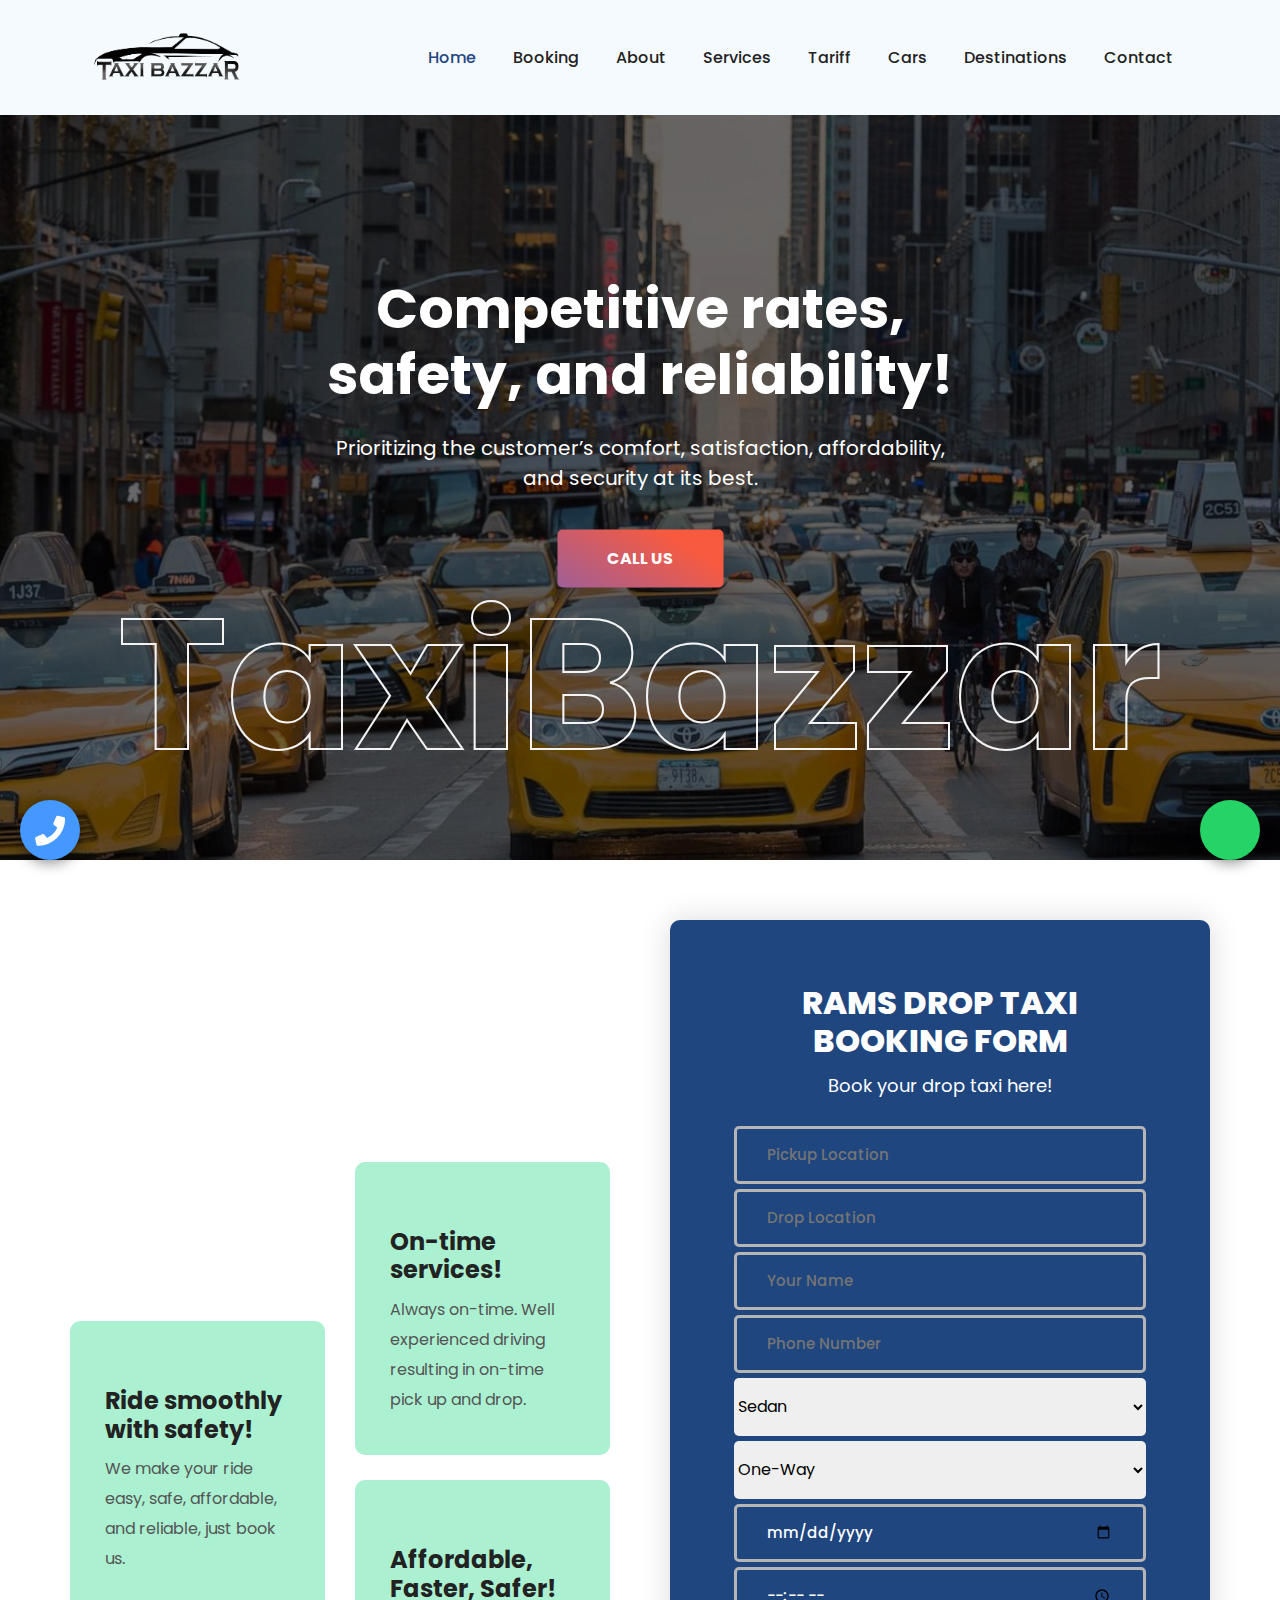
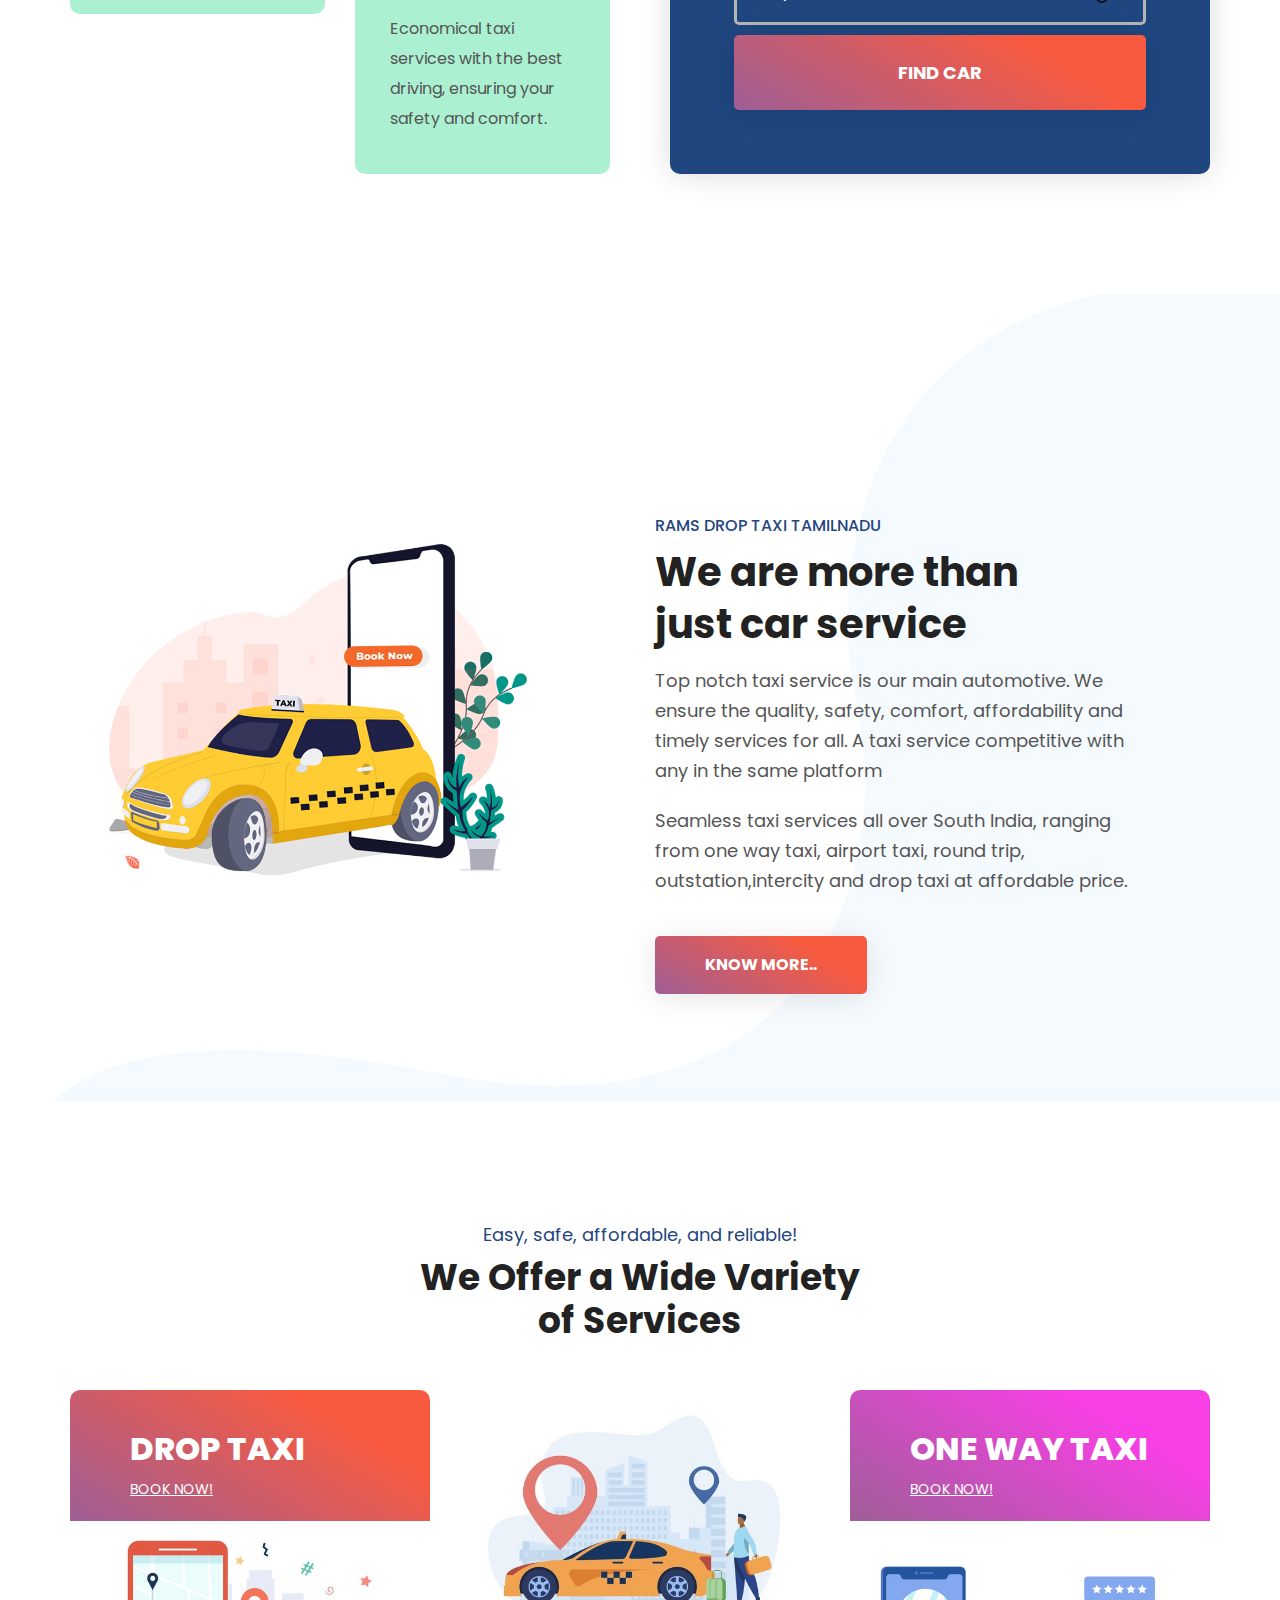
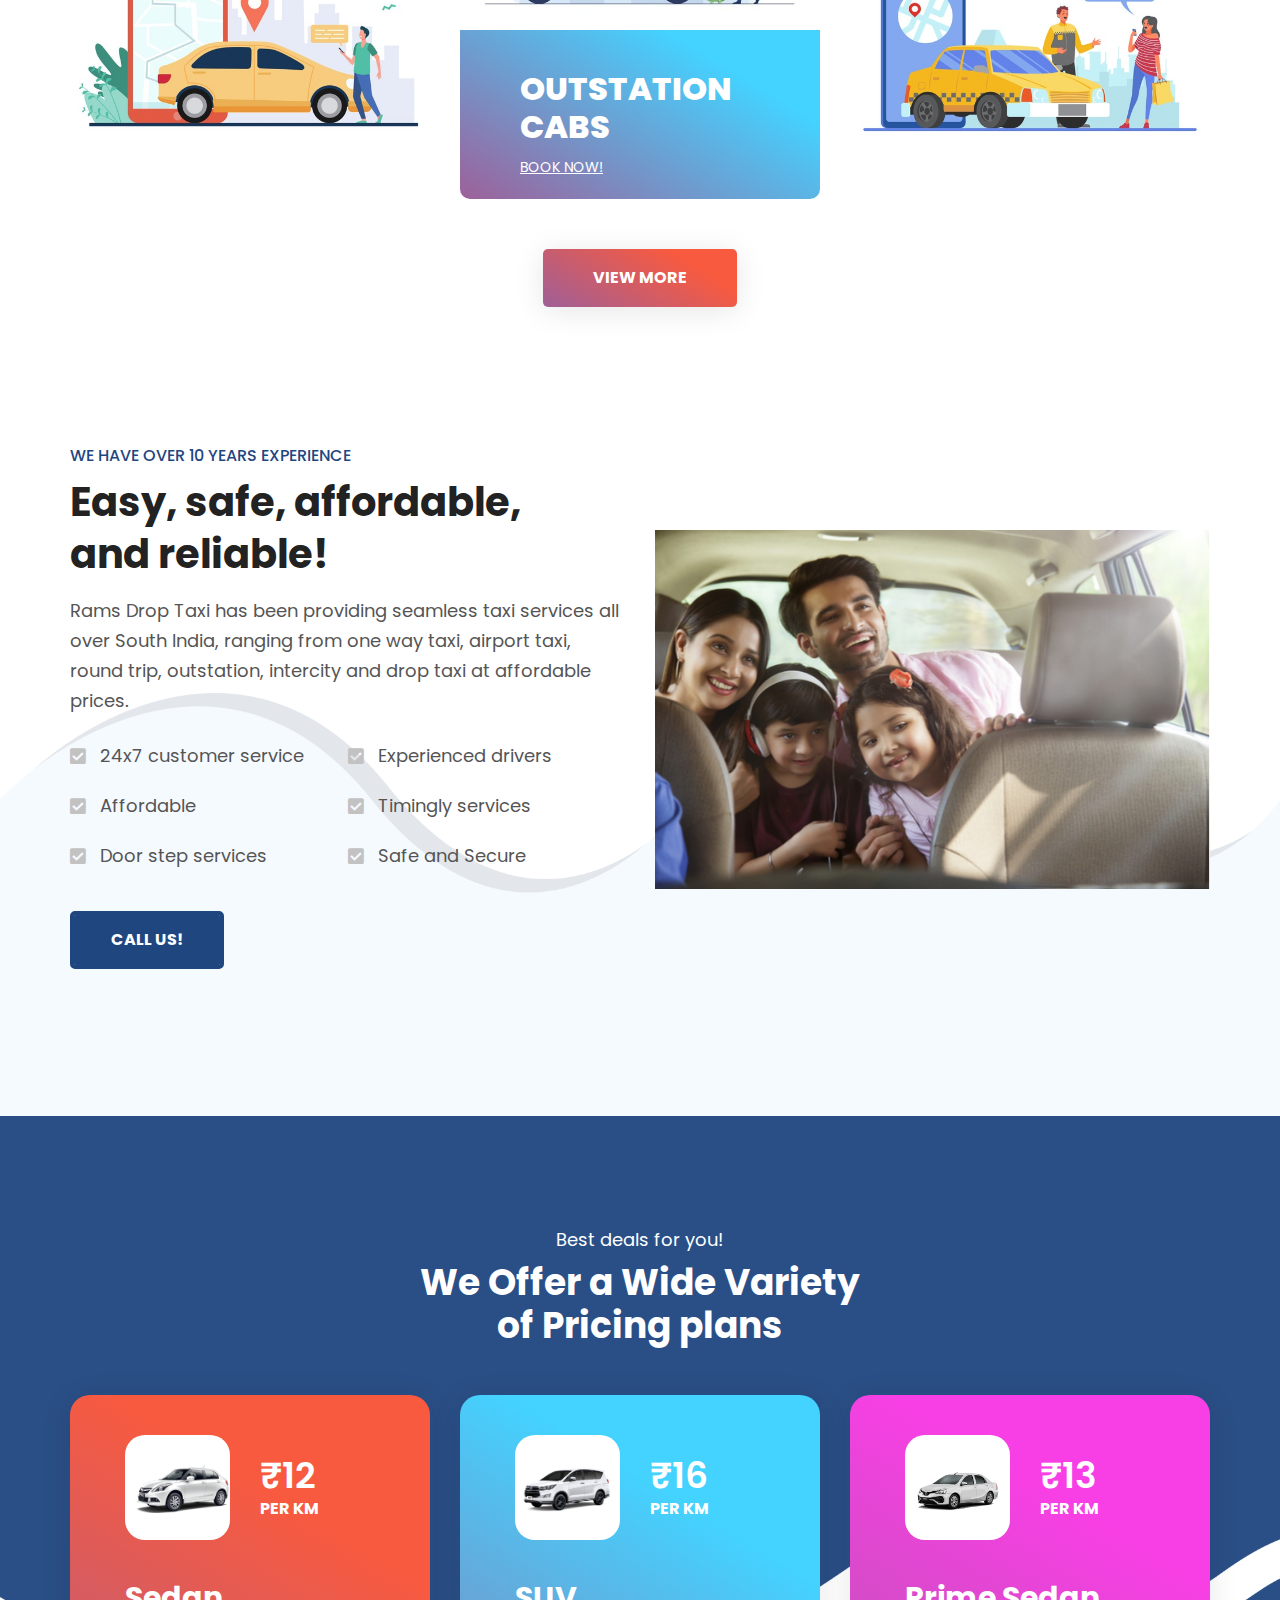
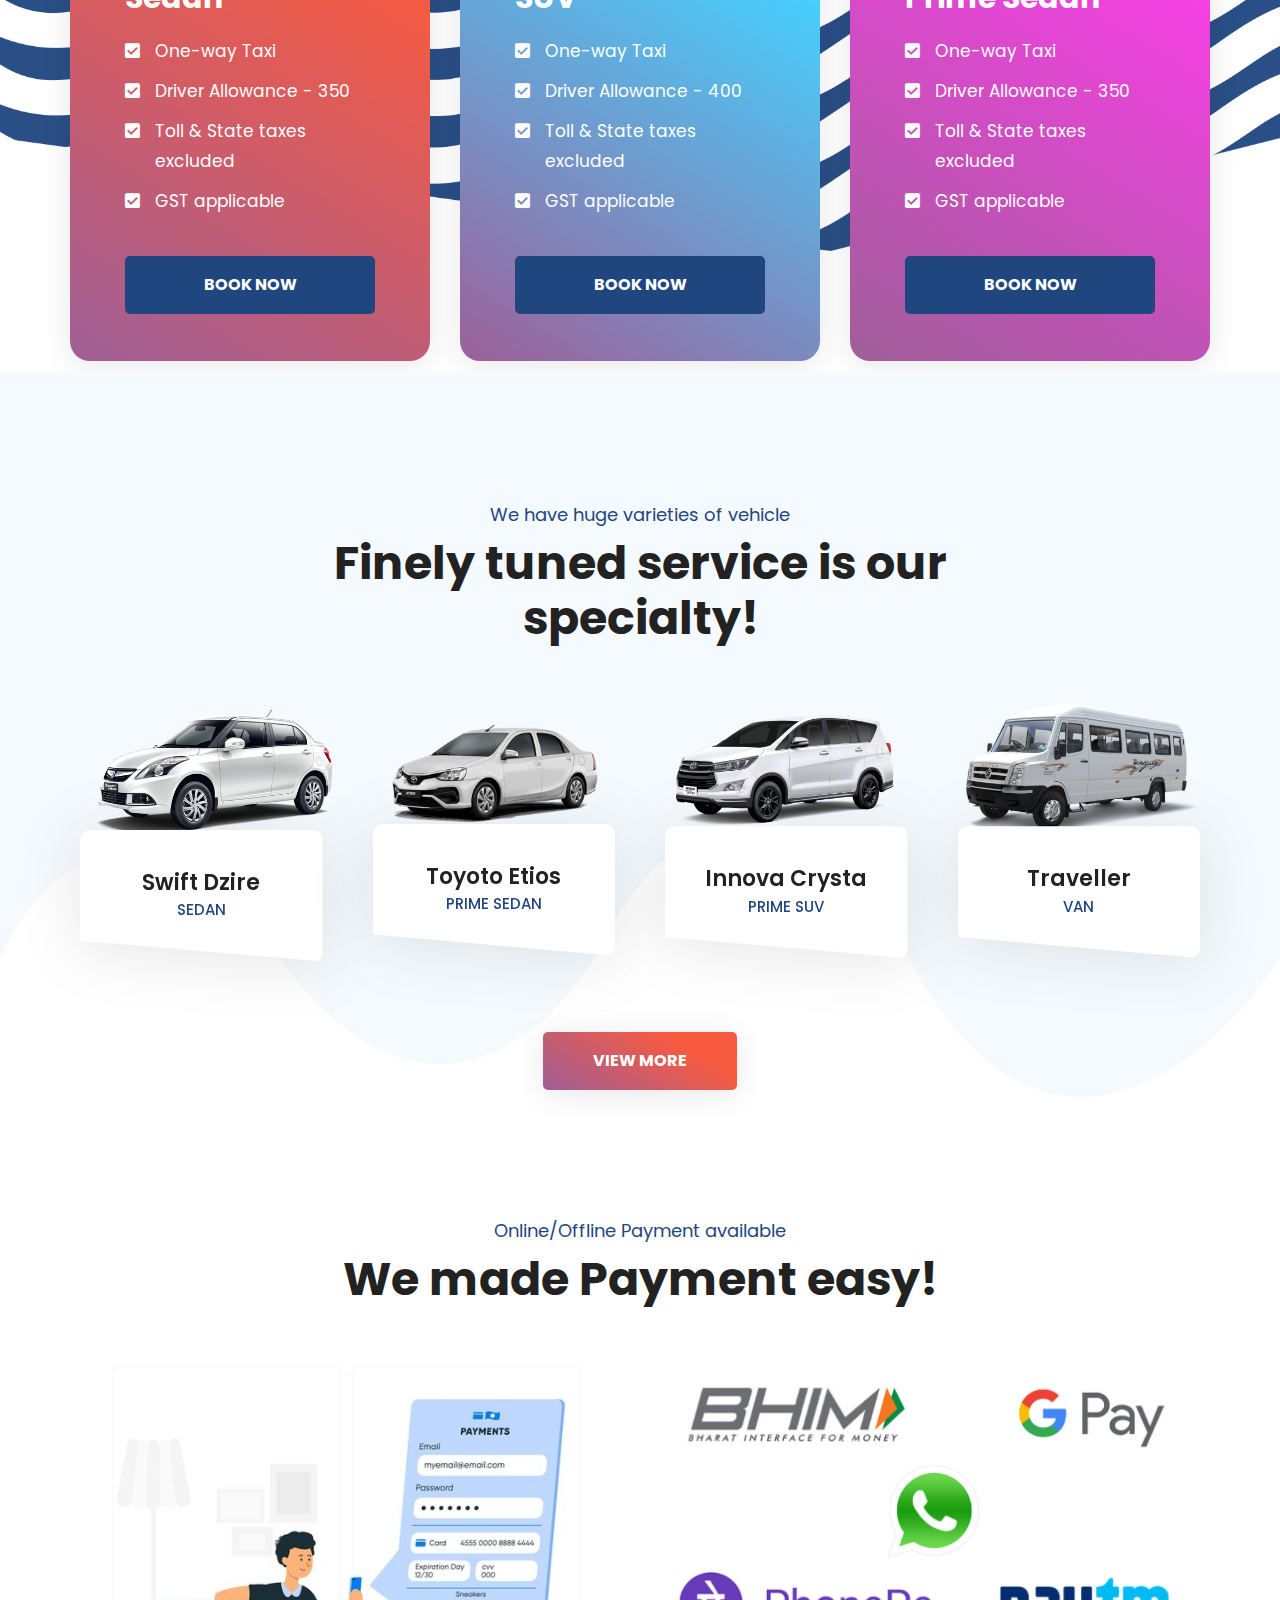
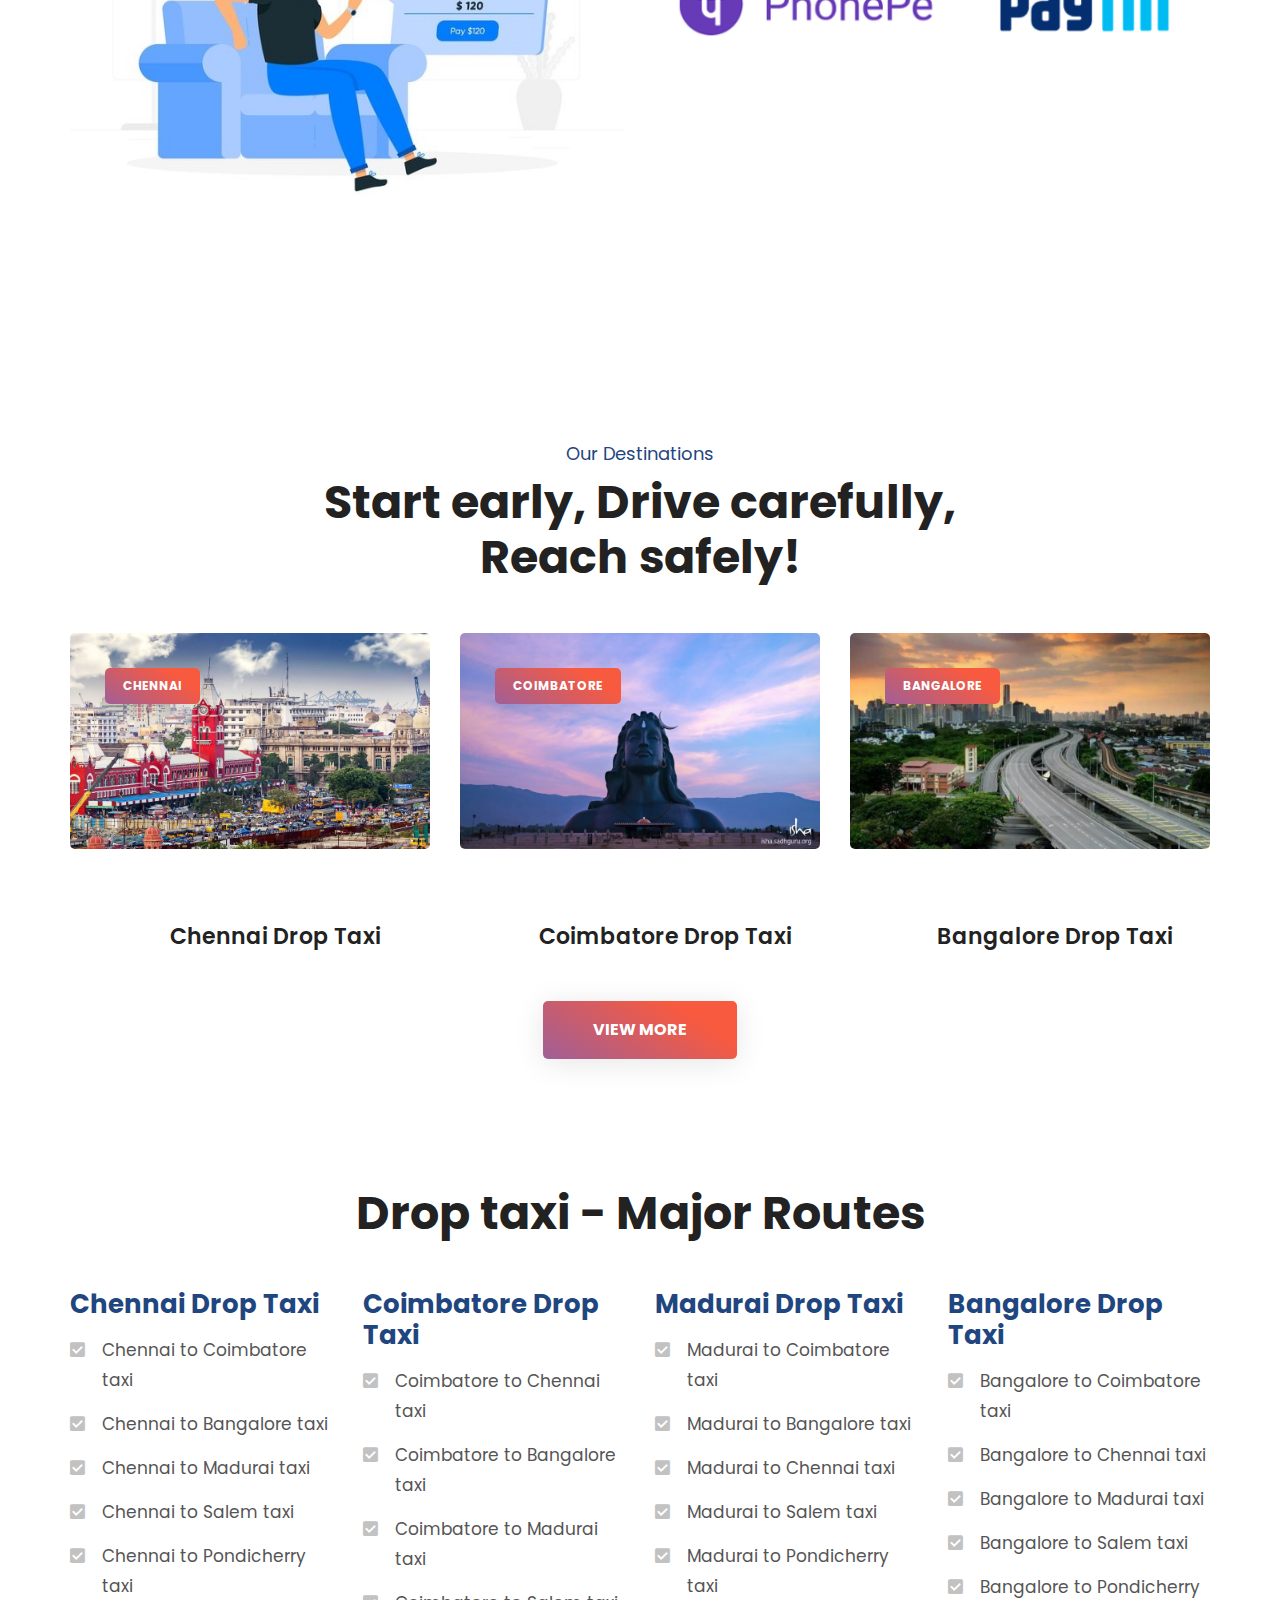
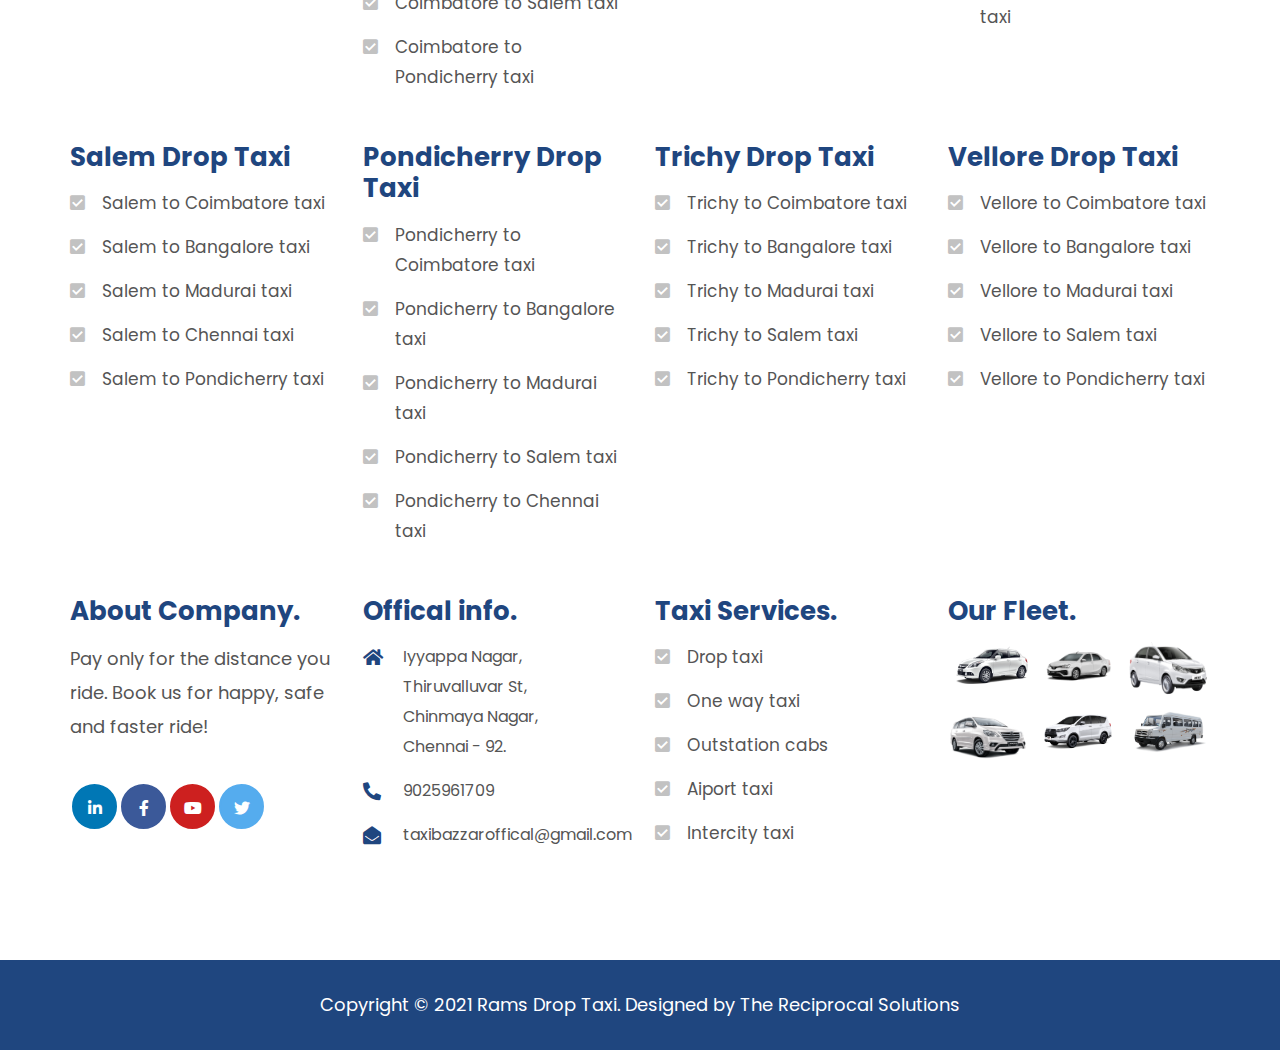
==== index.html @ 1c4fb251 "first commit" ====
<!DOCTYPE html>
<html lang="en">

<head>
    <meta charset="UTF-8">
    <meta name="viewport" content="width=device-width, initial-scale=1, shrink-to-fit=no">
    <meta name="description"
        content="Rams Drop Taxi has been providing seamless taxi services all over South India, ranging from one way taxi, airport taxi, round trip, outstation, intercity and drop taxi at affordable prices" />
    <meta name="keywords"
        content="Rams Drop Taxi, taxibazzar, drop taxi, one way taxi, outstation cabs, chennai drop taxi, chennai one way taxi, chennai outstation cabs, one way drop taxi, one way call taxi, Coimbatore drop taxi, Coimbatore one way taxi, Coimbatore outstation cabs, Bangalore drop taxi, Bangalore one way taxi, Bangalore outstation cabs, Madurai drop taxi, Madurai one way taxi, Madurai outstation cabs, Call taxi, Taxi service, cab booking, chennai taxi, drop taxi near me, airport taxi, chennai airport taxi, outstation cbas near me, one way taxi near me, airport taxi near me " />
    <link rel="icon" href="assets/images/favicon.png" sizes="35x35" type="image/png">
    <title>Rams Drop Taxi - Drop taxi One way taxi Outstation taxi in Tamilnadu</title>

    <link rel="stylesheet" href="assets/css/all.min.css">
    <link rel="stylesheet" href="assets/css/icomoon.css">
    <link rel="stylesheet" href="assets/css/animate.min.css">
    <link rel="stylesheet" href="assets/css/bootstrap.min.css">
    <link rel="stylesheet" href="assets/css/jquery.fancybox.min.css">
    <link rel="stylesheet" href="assets/css/perfect-scrollbar.css">
    <link rel="stylesheet" href="assets/css/slick.css">
    <link rel="stylesheet" href="assets/css/style.css">
    <link rel="stylesheet" href="assets/css/responsive.css">
</head>

<body>
    <main>
        <header class="style2 w-100">
            <!--div class="topbar w-100">
                <div class="container">
                    <div class="topbar-inner d-flex flex-wrap align-items-center justify-content-between w-100">
                        <ul class="top-info-list d-inline-flex mb-0 list-unstyled">
                            <li><a href="tel:+919025961709" title=""><i class="text-color1 icon-call"></i>9025961709</a>
                            </li>
                            <li><a href="https://api.whatsapp.com/send?phone=+919025961709&text=Hello Rams Drop Taxi"
                                    title=""><i class="text-color1 icon-phone"></i>9025961709</a></li>
                        </ul>
                        <div class="social-links2 d-inline-flex align-items-center">
                            <span>Follow Us:</span>
                            <a href="https://www.linkedin.com/" title="Linkedin" target="_blank"><i
                                    class="fab fa-linkedin-in"></i></a>
                            <a href="https://www.facebook.com/" title="Facebook" target="_blank"><i
                                    class="fab fa-facebook-f"></i></a>
                            <a href="https://www.pinterest.com/" title="Pinterest" target="_blank"><i
                                    class="fab fa-pinterest-p"></i></a>
                            <a href="https://twitter.com/" title="Twitter" target="_blank"><i
                                    class="fab fa-twitter"></i></a>
                        </div>
                    </div>
                </div>
            </div--><!-- Topbar -->
            <div
                class="logo-quote-menu-wrap bg-color6 d-flex flex-wrap align-items-center justify-content-between position-relative w-100">
                <div class="container">
                    <div
                        class="logo-quote-menu-inner d-flex flex-wrap align-items-center justify-content-between w-100">
                        <div class="logo position-relative">
                            <h1 class="mb-0"><a class="d-block" href="index.html" title="Home"><img height="63.87"
                                        width="198" class="img-fluid" src="assets/images/logo.png" alt="Logo"></a></h1>
                        </div><!-- Logo -->
                        <div
                            class="nav-btns-search-wrap d-inline-flex flex-wrap align-items-center justify-content-between">
                            <nav class="d-flex flex-wrap align-items-center">
                                <ul class="d-flex flex-wrap align-items-center mb-0 list-unstyled w-100">
                                    <li><a href="index.html"
                                            title="Rams Drop Taxi - Drop taxi One way taxi Outstation taxi in Tamilnadu">Home</a>
                                    </li>
                                    <li><a href="booking.html"
                                        title="Rams Drop Taxi - Drop taxi One way taxi Outstation taxi in Tamilnadu">Booking</a></li>
                                    <li><a href="about.html"
                                            title="Rams Drop Taxi - Drop taxi One way taxi Outstation taxi in Tamilnadu">About</a>
                                    </li>
                                    <li><a href="services.html"
                                            title="Rams Drop Taxi - Drop taxi One way taxi Outstation taxi in Tamilnadu">Services</a>
                                    </li>
                                    <li><a href="tariff.html"
                                            title="Rams Drop Taxi - Drop taxi One way taxi Outstation taxi in Tamilnadu">Tariff</a>
                                    </li>
                                    <li><a href="cars.html"
                                            title="Rams Drop Taxi - Drop taxi One way taxi Outstation taxi in Tamilnadu">Cars</a>
                                    </li>
                                    <li><a href="destinations.html"
                                            title="Rams Drop Taxi - Drop taxi One way taxi Outstation taxi in Tamilnadu">Destinations</a>
                                    </li>
                                    <li><a href="contact.html"
                                            title="Rams Drop Taxi - Drop taxi One way taxi Outstation taxi in Tamilnadu">Contact</a>
                                    </li>
                                </ul>
                            </nav>
                        </div><!-- Navigation, Button & Search Wrap -->
                    </div>
                </div>
            </div><!-- Logo Quote & Menu Wrap -->
        </header><!-- Header -->

        <div class="responsive-header position-relative w-100">
            <!--div class="res-topbar d-flex flex-wrap w-100">
                <a href="https://api.whatsapp.com/send?phone=+919025961709&text=Hello Rams Drop Taxi" title=""><i
                        class="fas fa-phone-square-alt"></i>WhatsApp us!</a>
                <a href="tel:+919025961709" title=""><i class="fas fa-phone-alt"></i>Call Us!</a>
            </div-->
            <div class="res-logo-search-bar bg-color1 w-100">
                <div class="container">
                    <div
                        class="res-logo-search-bar-inner d-flex flex-wrap justify-content-between align-items-center w-100">
                        <div class="logo">
                            <h1 class="mb-0"><a href="index.html" title="Home"><img class="img-fluid"
                                        src="assets/images/logo-white.png" alt="Logo"></a></h1>
                        </div><!-- Logo -->
                        <div class="res-btns d-inline-flex flex-wrap">
                            <a class="res-menu-btn brd-rd5 d-inline-block" href="javascript:void(0);" title=""
                                style="right: 1rem;"><i class="icon-menu"></i></a>
                        </div>
                    </div>
                </div>
            </div>
            <div class="res-menu d-flex flex-wrap justify-content-center w-100">
                <div class="res-menu-inner">
                    <ul class="mb-0 list-unstyled">
                        <li><a href="index.html"
                                title="Rams Drop Taxi - Drop taxi One way taxi Outstation taxi in Tamilnadu">Home</a></li>
                        <li><a href="booking.html"
                                title="Rams Drop Taxi - Drop taxi One way taxi Outstation taxi in Tamilnadu">Booking</a></li>
                        <li><a href="about.html"
                                title="Rams Drop Taxi - Drop taxi One way taxi Outstation taxi in Tamilnadu">About</a></li>
                        <li><a href="services.html"
                                title="Rams Drop Taxi - Drop taxi One way taxi Outstation taxi in Tamilnadu">Services</a>
                        </li>
                        <li><a href="tariff.html"
                                title="Rams Drop Taxi - Drop taxi One way taxi Outstation taxi in Tamilnadu">Tariff</a>
                        </li>
                        <li><a href="cars.html"
                                title="Rams Drop Taxi - Drop taxi One way taxi Outstation taxi in Tamilnadu">Cars</a></li>
                        <li><a href="destinations.html"
                                title="Rams Drop Taxi - Drop taxi One way taxi Outstation taxi in Tamilnadu">Destinations</a>
                        </li>
                        <li><a href="contact.html"
                                title="Rams Drop Taxi - Drop taxi One way taxi Outstation taxi in Tamilnadu">Contact</a>
                        </li>
                    </ul>
                    <a class="thm-btn brd-btn invr brd-rd5 d-inline-block text-center overflow-hidden position-relative"
                        href="booking.html" title="">Book Now</a>
                </div>
            </div>
        </div><!-- Responsive Header -->
        <section>
            <div class="w-100 position-relative">
                <div class="feat-wrap2 text-center overflow-hidden position-relative w-100">
                    <div class="feat-caro">
                        <!--div class="feat-item overflow-hidden position-relative w-100 d-block">
                            <div class="feat-bg w-100" style="background-image: url(temp/i6.jpg)"></div>
                            <div class="bg-overlay"></div>
                            <div class="feat-cap position-absolute">
                                <i class="position-absolute stroke-text">TaxiBazzar</i>
                                <h2 class="mb-0">Competitive rates, safety, and reliability!</h2>
                                <p class="mb-0">Prioritizing the customer’s comfort, satisfaction, affordability, and security at its best.</p>
                                <a class="thm-btn grad-bg1 brd-rd5 d-inline-block overflow-hidden position-relative text-center"
                                    href="booking.html" title="">Book Now</a>
                            </div>
                        </div-->
                        <div class="feat-item overflow-hidden position-relative w-100 d-block">
                            <div class="feat-bg w-100 " style="background-image: url(temp/i8.jpg)"></div>
                            <div class="bg-overlay"></div>
                            <div class="feat-cap position-absolute">
                                <i class="position-absolute stroke-text">TaxiBazzar</i>
                                <h2 class="mb-0">Competitive rates, safety, and reliability!</h2>
                                <p class="mb-0">Prioritizing the customer’s comfort, satisfaction, affordability, and security at its best.</p>
                                <a class="thm-btn grad-bg1 brd-rd5 d-inline-block overflow-hidden position-relative text-center"
                                    href="tel:+919025961709" title="">Call Us</a>
                            </div>
                        </div>
                    </div>
                </div><!-- Featured Wrap -->
            </div>
        </section>
        <script src="https://use.fontawesome.com/6ae9c28fc7.js"></script>
           <a href="tel:+919025961709" class="float1" target="_blank">
              <i class="fa fa-phone my-float1"></i>
           </a>
           <a href="https://api.whatsapp.com/send?phone=+919025961709&text=Hello Rams Drop Taxi" class="float" target="_blank">
              <i class="fa fa-whatsapp my-float"></i>
           </a>
        <!--section>
                <div class="w-100 position-relative">
                    <div class="container">
                        <div class="recent-update-wrap bg-white brd-rd5 overlap114 overlap-114 overflow-hidden position-relative w-100">
                            <div class="row mrg">
                                <div class="col-md-12 col-sm-12 col-lg-4">
                                    <div class="recent-title grad-bg1 position-relative w-100">
                                        <h2 class="mb-0">Recent Updates</h2>
                                        <a href="blog.html" title="">View All Business Updates<i class="fas fa-caret-right"></i></a>
                                    </div>
                                </div>
                                <div class="col-md-6 col-sm-12 col-lg-4">
                                    <div class="recent-update-box position-relative w-100">
                                        <a class="post-date2 d-inline-block text-color1" href="javascript:void(0);" title=""><i class="far fa-calendar-alt"></i>Nov 13th, 2020</a>
                                        <h3 class="mb-0"><a href="blog-detail.html" title="">Trump taxes: A 'fundamentally unfair' system?</a></h3>
                                        <span class="post-author d-block">By <a href="javascript:void(0);" title="">JR Raphael</a></span>
                                    </div>
                                </div>
                                <div class="col-md-6 col-sm-12 col-lg-4">
                                    <div class="recent-update-box bg-color1 position-relative w-100">
                                        <a class="post-date2 d-inline-block" href="javascript:void(0);" title=""><i class="far fa-calendar-alt"></i>Dec 13th, 2020</a>
                                        <h3 class="mb-0"><a href="blog-detail.html" title="">Airlines and airports in fresh aid package plea</a></h3>
                                        <span class="post-author d-block">By <a href="javascript:void(0);" title="">JR Raphael</a></span>
                                    </div>
                                </div>
                            </div>
                        </div>
                    </div>
                </div>
            </section-->
        <section>
            <div class="w-100 pb-120 position-relative">
                <div class="container">
                    <div class="req-srv-wrap overlap180 position-relative z1 w-100">
                        <div class="row align-items-end mrg60" style="margin-top: 15rem;">
                            <div class="col-md-12 col-sm-12 col-lg-6 order-lg-1">
                                <div class="req-wrap brd-rd10 bg-color1 text-center w-100">
                                    <div class="req-title w-100">
                                        <h3 class="mb-0">Rams Drop Taxi Booking Form</h3>
                                        <p class="mb-0">Book your drop taxi here!</p>
                                    </div>
                                                        <form class="w-100" action="#" method="get" id="bookingForm">

                        <div class="field-box position-relative w-100">
                            <input class="w-100 brd-rd5" type="text" id="location-1" name="origin" placeholder="Pickup Location" required>
                        </div>
                        <div class="field-box position-relative w-100">
                            <input type="text" id="location-2" name="destination" class="w-100 brd-rd5" required  placeholder="Drop Location">
                        </div>
                        <div id="ma" style="display: none;">  
                            <b> <div id="output" class="result-table"></div></b>
                            <div class="container-map" id="google-map"></div>  
                            <div class="clearfix"></div><!-- /.clearfix -->
                            <div class="col-md-4 col-sm-7">
                                <div class="vehicle-content theme-yellow">
                                    <div class="vehicle-thumbnail">
                                        <a href="booking.html">
                                            <img src="assets/images/cars/car-9.png" alt="drop taxi" />
                                        </a>
                                    </div><!-- /.vehicle-thumbnail -->
                                    <div class="vehicle-bottom-content">
                                       <h2 class="vehicle-title"><a href="#">Sedan</a></h2>
                                        <div class="vehicle-meta">
                                            <div id="output1" class="meta-item">
                                                <span> Price  :  ₹12 / Km.</span>
                                                <h6 class="meta-item">* Toll/State taxes are excluded</h6>
                                            </div>
                                            
                                        </div><!-- /.meta-left -->
                                    </div>
                                    <!-- /.vehicle-bottom-content -->
                                </div><!-- /.vehicle-content -->
                            </div><!-- /.col-md-3 -->  
        
                            <div class="col-md-4 col-sm-7">
                                <div class="vehicle-content theme-yellow">
                                    <div class="vehicle-thumbnail">
                                        <a href="booking.html">
                                            <img src="assets/images/cars/car-6.png" alt="one way taxi" />
                                        </a>
                                    </div><!-- /.vehicle-thumbnail -->
                                    <div class="vehicle-bottom-content">
                                       <h2 class="vehicle-title"><a href="#">SUV</a></h2>
                                        <div class="vehicle-meta">
                                            <div id="output2" class="meta-item">
                                                <span> Price  :  ₹16 / Km.</span>
                                                <h6 class="meta-item">* Toll/State taxes are excluded</h6>
                                            </div>
                                            
                                        </div><!-- /.meta-left -->
                                    </div>
                                    <!-- /.vehicle-bottom-content -->
                                </div><!-- /.vehicle-content -->
                            </div><!-- /.col-md-3 -->  
        
        
        
                            <div class="col-md-4 col-sm-7">
                                <div class="vehicle-content theme-yellow">
                                    <div class="vehicle-thumbnail">
                                        <a href="booking.html">
                                            <img src="assets/images/cars/car-8.png" alt="drop taxi coimbatore" />
                                        </a>
                                    </div><!-- /.vehicle-thumbnail -->
                                    <div class="vehicle-bottom-content">
                                       <h2 class="vehicle-title"><a href="#">Traveller</a></h2>
                                        <div class="vehicle-meta">
                                            <div id="output3" class="meta-item">
                                                <span> Price  :  ₹18 / Km.</span>
                                                <h6 class="meta-item">* Toll/State taxes are excluded</h6>
                                            </div>
                                            
                                        </div><!-- /.meta-left -->
                                    </div>
                                    <!-- /.vehicle-bottom-content -->
                                </div><!-- /.vehicle-content -->
                            </div><!-- /.col-md-3 --> 
                            
                        </div>
                           





                        <div class="field-box position-relative w-100">
                            <input type="text" required placeholder="Your Name" class="w-100 brd-rd5" id="name">
                        </div>
                        <div class="field-box position-relative w-100">
                            <input type="tel"  class="w-100 brd-rd5" required placeholder="Phone Number" placeholder="Your Number" id="p" pattern="[6-9]{1}[0-9]{9}" title="Enter Valid Phone Number">          
                        </div>
                        <div class="field-box position-relative w-100">
                            <select id="cars" name="cars"  class="w-100 brd-rd5" style="height: 58px;">
                                <option value="Sedan">Sedan</option>
                                <option value="SUV">SUV</option>
                                <option value="Traveller">Traveller</option>
                              </select>
                        </div>
                        <div class="field-box position-relative w-100" >                                 
                                <select id="ser" name="ser" class="w-100 brd-rd5" style="height: 58px;">
                                    <option value="One-Way">One-Way</option>
                                    <option value="Round">Round</option>
                                </select>
                        </div>
                        <div class="field-box position-relative w-100">
                            <input type="date"  class="w-100 brd-rd5" required placeholder="01/01/2020"  id="pickupdate">
                        </div>
                        <div class="field-box position-relative w-100">
                            <input type="time" required placeholder="9:00AM"  id="pickuptime"  class="w-100 brd-rd5">
                        </div>
                        <div class="field-btn w-100">
                            <button type="submit"  class="thm-btn grad-bg1 brd-rd5 d-inline-block overflow-hidden position-relative text-center w-100"  onclick="calcRoute()">Find car</button>
                        </div>
                    </form>
                                </div>
                            </div>
                            <div class="col-md-12 col-sm-12 col-lg-6">
                                <div class="srv-wrap w-100">
                                    <div class="row align-items-center mrg30">
                                        <div class="col-md-6 col-sm-6 col-lg-6">
                                            <div class="srv-box brd-rd10 bg-color6 position-relative w-100"
                                                style="background-color: #aaf0d1;">
                                                <h3 class="mb-0">Ride smoothly with safety!
                                                </h3>
                                                <p class="mb-0">We make your ride easy, safe, affordable, and reliable, just book us.</p>
                                            </div>
                                        </div>
                                        <div class="col-md-6 col-sm-6 col-lg-6">
                                            <div class="srv-box brd-rd10 bg-color6 position-relative w-100"
                                                style="background-color: #aaf0d1;">
                                                <h3 class="mb-0">On-time services!</h3>
                                                <p class="mb-0">Always on-time. Well experienced driving resulting in on-time pick up and drop.</p>
                                            </div>
                                            <div class="srv-box brd-rd10 bg-color6 position-relative w-100"
                                                style="background-color: #aaf0d1;">
                                                <h3 class="mb-0">Affordable,  Faster,  Safer!</h3>
                                                <p class="mb-0">Economical taxi services with the best driving, ensuring your safety and comfort.</p>
                                            </div>
                                        </div>
                                    </div>
                                </div><!-- Services Wrap -->
                            </div>
                        </div>
                    </div><!-- Request & Service Wrap -->
                </div>
            </div>
        </section>
        <section>
            <div class="w-100 pt-220 bg-color6 pb-100 position-relative">
                <img height="1035" width="1100" class="img-fluid position-absolute lft-tp-shp"
                    src="assets/images/shap2.png" alt="Shape 2">
                <div class="container">
                    <div class="about-wrap position-relative w-100">
                        <div class="row align-items-center mrg30">
                            <div class="col-md-12 col-sm-12 col-lg-6">
                                <div class="about-img position-relative w-100">
                                    <div
                                        class="about-img-inner d-inline-block overflow-hidden position-relative rounded-circle">
                                        <img height="528" width="528" class="img-fluid rounded-circle" src="temp/1.png"
                                            alt="Drop taxi">
                                    </div>
                                </div>
                            </div>
                            <div class="col-md-12 col-sm-12 col-lg-6">
                                <div class="about-desc v2 w-100">
                                    <span class="d-block text-color1 text-uppercase">Rams Drop Taxi
                                        Tamilnadu</span>
                                    <h2 class="mb-0">We are more than just car service</h2>
                                    <p class="mb-0">Top notch taxi service is our main automotive. We ensure the quality, safety, comfort, affordability and
                                        timely services for all. A taxi service competitive with any in the same platform</p>
                                    <p class="mb-0">Seamless taxi services all over South India, ranging from one way taxi, airport taxi, round trip,
                                        outstation,intercity and drop taxi at affordable price. </p>
                                    <a class="thm-btn grad-bg1 brd-rd5 d-inline-block overflow-hidden position-relative text-center"
                                        href="about.html" title="">Know more..</a>
                                </div>
                            </div>
                        </div>
                    </div><!-- About Wrap -->
                </div>
            </div>
        </section>
        <section>
            <div class="w-100 pt-120 position-relative">
                <div class="container">
                    <div class="sec-title text-center position-relative w-100">
                        <div class="sec-title-inner d-inline-block position-relative">
                            <span class="d-block text-color1">Easy, safe, affordable, and reliable!</span>
                            <h3 class="mb-0">We Offer a Wide Variety <br> of Services</h3>
                        </div>
                    </div><!-- Sec Title -->
                    <div class="srv-wrap5 res-row position-relative w-100">
                        <div class="row mrg30">
                            <div class="col-md-6 col-sm-6 col-lg-4">
                                <div
                                    class="srv-box5 d-flex flex-wrap rev brd-rd10 overflow-hidden position-relative w-100">
                                    <div class="srv-img5 overflow-hidden position-relative w-100">
                                        <a href="booking.html" title=""><img height="335" width="360"
                                                class="img-fluid w-100" src="temp/v1.jpg" alt="Drop taxi"></a>
                                    </div>
                                    <div class="srv-info5 grad-bg1 w-100">
                                        <h3 class="mb-0">Drop Taxi</h3>
                                        <a href="booking.html" title="">Book Now!</a>
                                    </div>
                                </div>
                            </div>
                            <div class="col-md-6 col-sm-6 col-lg-4">
                                <div class="srv-box5 d-flex flex-wrap brd-rd10 overflow-hidden position-relative w-100">
                                    <div class="srv-img5 overflow-hidden position-relative w-100">
                                        <a href="booking.html" title=""><img height="335" width="360"
                                                class="img-fluid w-100" src="temp/v2.jpg" alt="Outstation Cabs"></a>
                                    </div>
                                    <div class="srv-info5 grad-bg2 w-100">
                                        <h3 class="mb-0">Outstation Cabs</h3>
                                        <a href="booking.html" title="">Book Now!</a>
                                    </div>
                                </div>
                            </div>
                            <div class="col-md-6 col-sm-6 col-lg-4">
                                <div
                                    class="srv-box5 d-flex flex-wrap rev brd-rd10 overflow-hidden position-relative w-100">
                                    <div class="srv-img5 overflow-hidden position-relative w-100">
                                        <a href="booking.html" title=""><img height="335" width="360"
                                                class="img-fluid w-100" src="temp/v3.jpg" alt="One Way Taxi"></a>
                                    </div>
                                    <div class="srv-info5 grad-bg3 w-100">
                                        <h3 class="mb-0">One Way Taxi</h3>
                                        <a href="booking.html" title="">Book Now!</a>
                                    </div>
                                </div>
                            </div>
                        </div>
                    </div><!-- Services Wrap 5 -->
                </div>
                <div class="all-btn mt-50 d-inline-block position-relative text-center w-100">
                    <a class="thm-btn grad-bg1 brd-rd5 d-inline-block overflow-hidden position-relative text-center"
                        href="services.html" title="">View more</a>
                </div><!-- All Button -->
            </div>
        </section>
        <section>
            <div class="w-100 pt-130 pb-140 position-relative">
                <img height="634" width="1920" class="img-fluid lft-btm-shp position-absolute w-100"
                    src="assets/images/shap5.png" alt="Shape">
                <div class="container">
                    <div class="about-wrap2 position-relative w-100">
                        <div class="row align-items-center mrg30">
                            <div class="col-md-12 col-sm-12 col-lg-6 order-lg-1">
                                <div
                                    class="about-img slide-up-down-anim position-relative text-center text-lg-end w-100">
                                    <img height="649" width="625" class="img-fluid" src="temp/i1.jpg"
                                        alt="Drop Taxi">
                                </div>
                            </div>
                            <div class="col-md-12 col-sm-12 col-lg-6">
                                <div class="about-desc w-100">
                                    <span class="d-block text-color1 text-uppercase">We have over 10 years
                                        experience</span>
                                    <h2 class="mb-0">Easy, safe, affordable,<br> and reliable!</h2>
                                    <p class="mb-0">Rams Drop Taxi has been providing seamless taxi services all over South India, ranging from one way taxi,
                                        airport taxi, round trip, outstation, intercity and drop taxi at affordable prices.</p>
                                    <ul
                                        class="list-style1 d-flex flex-wrap align-items-center list-unstyled mb-0 w-100">
                                        <li>24x7 customer service</li>
                                        <li>Experienced drivers</li>
                                        <li>Affordable</li>
                                        <li>Timingly services</li>
                                        <li>Door step services</li>
                                        <li>Safe and Secure</li>
                                    </ul>
                                    <a class="thm-btn brd-btn invr brd-rd5 d-inline-block overflow-hidden position-relative"
                                        href="tel:+919025961709" title="">Call Us!</a>
                                </div>
                            </div>
                        </div>
                    </div><!-- About Wrap 2 -->
                </div>
            </div>
        </section>
        <section>
            <div class="w-100 pt-110 blue-layer2 opc95 position-relative">
                <div class="fixed-bg" style="background-image: url(assets/images/parallax-bg7.jpg);"></div>
                <img height="170" width="1920" class="img-fluid lft-btm-shp position-absolute w-100"
                    src="assets/images/shap9.png" alt="Shape">
                <img height="484" width="1920" class="img-fluid lft-btm-shp position-absolute w-100"
                    src="assets/images/wave-shap.png" alt="Wave Shape">
                <div class="container">
                    <div class="sec-title text-center position-relative w-100">
                        <div class="sec-title-inner d-inline-block position-relative">
                            <span class="d-block text-color1">Best deals for you!</span>
                            <h3 class="mb-0">We Offer a Wide Variety <br> of Pricing plans</h3>
                        </div>
                    </div><!-- Sec Title -->
                    <div class="packages-wrap2 res-row overlap-140 position-relative w-100">
                        <div class="row mrg30">
                            <div class="col-md-6 col-sm-12 col-lg-4">
                                <div class="package-box2 brd-rd20 grad-bg1 text-center w-100">
                                    <div class="package-head d-flex flex-wrap align-items-center w-100">
                                        <span class="brd-rd20 text-center"><img class="img-fluid" src="temp/swift.png"
                                                alt="Drop Taxi"></span>
                                        <strong>₹12<i class="d-block">Per KM</i></strong>
                                    </div>
                                    <div class="package-body w-100">
                                        <h3 class="mb-0">Sedan</h3>
                                        <ul class="list-style1 mb-0 list-unstyled w-100">
                                            <li>One-way Taxi</li>
                                            <li>Driver Allowance - 350</li>
                                            <li>Toll & State taxes excluded</li>
                                            <li>GST applicable</li>

                                        </ul>
                                        <a class="thm-btn brd-btn invr brd-rd5 d-inline-block overflow-hidden position-relative"
                                            href="booking.html" title="">Book Now</a>
                                    </div>
                                </div>
                            </div>
                            <div class="col-md-6 col-sm-12 col-lg-4">
                                <div class="package-box2 brd-rd20 grad-bg2 text-center w-100">
                                    <div class="package-head d-flex flex-wrap align-items-center w-100">
                                        <span class="brd-rd20 text-center"><img class="img-fluid" src="temp/crysta.png"
                                                alt="Drop Taxi"></span>
                                        <strong>₹16<i class="d-block">Per KM</i></strong>
                                    </div>
                                    <div class="package-body w-100">
                                        <h3 class="mb-0">SUV</h3>
                                        <ul class="list-style1 mb-0 list-unstyled w-100">
                                            <li>One-way Taxi</li>
                                            <li>Driver Allowance - 400</li>
                                            <li>Toll & State taxes excluded</li>
                                            <li>GST applicable</li>

                                        </ul>
                                        <a class="thm-btn brd-btn invr brd-rd5 d-inline-block overflow-hidden position-relative"
                                        href="booking.html" title="">Book Now</a>
                                    </div>
                                </div>
                            </div>
                            <div class="col-md-6 col-sm-12 col-lg-4">
                                <div class="package-box2 brd-rd20 grad-bg3 text-center w-100">
                                    <div class="package-head d-flex flex-wrap align-items-center w-100">
                                        <span class="brd-rd20 text-center"><img class="img-fluid"
                                                src="temp/etios.png" alt="Drop Taxi"></span>
                                        <strong>₹13<i class="d-block">Per KM</i></strong>
                                    </div>
                                    <div class="package-body w-100">
                                        <h3 class="mb-0">Prime Sedan</h3>
                                        <ul class="list-style1 mb-0 list-unstyled w-100">
                                            <li>One-way Taxi</li>
                                            <li>Driver Allowance - 350</li>
                                            <li>Toll & State taxes excluded</li>
                                            <li>GST applicable</li>

                                        </ul>
                                        <a class="thm-btn brd-btn invr brd-rd5 d-inline-block overflow-hidden position-relative"
                                        href="booking.html" title="">Book Now</a>
                                    </div>
                                </div>
                            </div>
                        </div>
                    </div><!-- Packages Wrap 2 -->
                </div>
            </div>
        </section>

        <section>
            <div class="w-100 pt-130 bg-color6 position-relative" style="margin-top: 7.5rem;">
                <img height="415" width="1920" class="lft-btm-shp img-fluid position-absolute w-100"
                    src="assets/images/shap3.png" alt="Shape">
                <div class="container">
                    <div class="sec-title text-center position-relative w-100">
                        <div class="sec-title-inner d-inline-block position-relative">
                            <span class="d-block text-color1">We have huge varieties of vehicle</span>
                            <h2 class="mb-0">Finely tuned service is our specialty! </h2>
                        </div>
                    </div><!-- Sec Title -->
                    <div class="team-wrap position-relative w-100">
                        <div class="row mrg30">
                            <div class="col-md-6 col-sm-6 col-lg-3">
                                <div class="team-box position-relative w-100">
                                    <div class="team-img brd-rd5 overflow-hidden position-relative w-100">
                                        <img height="285" width="270" class="img-fluid w-100" src="temp/swift.png"
                                            alt="Drop Taxi">

                                    </div>
                                    <div class="team-info text-center position-relative w-100">
                                        <h3 class="mb-0"><a href="booking.html" title="">Swift Dzire</a></h3>
                                        <span class="d-block text-color1 text-uppercase">Sedan</span>
                                    </div>
                                </div>
                            </div>
                            <div class="col-md-6 col-sm-6 col-lg-3">
                                <div class="team-box position-relative w-100">
                                    <div class="team-img brd-rd5 overflow-hidden position-relative w-100">
                                        <img height="285" width="270" class="img-fluid w-100" src="temp/etios.png"
                                            alt="Drop Taxi">

                                    </div>
                                    <div class="team-info text-center position-relative w-100">
                                        <h3 class="mb-0"><a href="booking.html" title="">Toyoto Etios</a></h3>
                                        <span class="d-block text-color1 text-uppercase">Prime Sedan</span>
                                    </div>
                                </div>
                            </div>
                            <div class="col-md-6 col-sm-6 col-lg-3">
                                <div class="team-box position-relative w-100">
                                    <div class="team-img brd-rd5 overflow-hidden position-relative w-100">
                                        <img height="285" width="270" class="img-fluid w-100" src="temp/crysta.png"
                                            alt="Drop Taxi">

                                    </div>
                                    <div class="team-info text-center position-relative w-100">
                                        <h3 class="mb-0"><a href="booking.html" title="">Innova Crysta</a></h3>
                                        <span class="d-block text-color1 text-uppercase">Prime SUV</span>
                                    </div>
                                </div>
                            </div>
                            <div class="col-md-6 col-sm-6 col-lg-3">
                                <div class="team-box position-relative w-100">
                                    <div class="team-img brd-rd5 overflow-hidden position-relative w-100">
                                        <img height="285" width="270" class="img-fluid w-100" src="temp/traveller.png"
                                            alt="Drop Taxi">

                                    </div>
                                    <div class="team-info text-center position-relative w-100">
                                        <h3 class="mb-0"><a href="booking.html" title="">Traveller</a></h3>
                                        <span class="d-block text-color1 text-uppercase">Van</span>
                                    </div>
                                </div>
                            </div>
                        </div>
                    </div><!-- Team Wrap -->
                    <div class="all-btn mt-70 d-inline-block position-relative text-center w-100">
                        <a class="thm-btn grad-bg1 brd-rd5 d-inline-block overflow-hidden position-relative text-center"
                            href="cars.html" title="">View more</a>
                    </div><!-- All Button -->
                </div>
            </div>
        </section>
        <section>
            <div class="w-100 pb-120 position-relative" style="margin-top: 7.5rem;">
                <div class="container">
                    <div class="sec-title text-center position-relative w-100">
                        <div class="sec-title-inner d-inline-block position-relative">
                            <span class="d-block text-color1">Online/Offline Payment available</span>
                            <h2 class="mb-0">We made Payment easy!</h2>
                        </div>
                    </div><!-- Sec Title -->
                </div>
                    <div class="container">
                        <div class="blog-wrap position-relative w-100">
                            <div class="row mrg30">
                                <div class="col-md-12 col-sm-12 col-lg-6">
                                    <div class="post-box v2 position-relative w-100">
                                        <div class="post-img brd-rd5 overflow-hidden position-relative w-100">
                                            <a class="d-block" href="blog-detail.html" title=""><img height="283"
                                                    width="570" class="img-fluid w-100"
                                                    src="temp/pay11.jpg"
                                                    alt="Rams Drop Taxi"></a>
                                        </div>
                                    </div>
                                </div>
                                <div class="col-md-12 col-sm-12 col-lg-6">
                                    <div class="post-box v2 position-relative w-100">
                                        <div class="post-img brd-rd5 overflow-hidden position-relative w-100">
                                            <a class="d-block" href="blog-detail.html" title=""><img height="283"
                                                    width="570" class="img-fluid w-100"
                                                    src="temp/pay2.png"
                                                    alt="Rams Drop Taxi"></a>
                                        </div>                                     
                                    </div>
                                </div>

                            </div>
                        </div><!-- Blog Wrap -->
                    </div>
            </div>
        </section>


        <section>
            <div class="w-100 pb-120 position-relative" style="margin-top: 7.5rem;">
                <div class="container">
                    <div class="sec-title text-center position-relative w-100">
                        <div class="sec-title-inner d-inline-block position-relative">
                            <span class="d-block text-color1">Our Destinations</span>
                            <h2 class="mb-0">Start early, Drive carefully, Reach safely!</h2>
                        </div>
                    </div><!-- Sec Title -->
                    <div class="blog-wrap res-row position-relative w-100">
                        <div class="row mrg30">
                            <div class="col-md-6 col-sm-6 col-lg-4">
                                <div class="post-box position-relative w-100">
                                    <div class="post-img brd-rd5 overflow-hidden position-relative w-100">
                                        <a class="post-cate brd-rd5 grad-bg1 position-absolute"
                                            href="javascript:void(0);" title="">Chennai</a>
                                        <a class="d-block" href="blog-detail.html" title=""><img height="283"
                                                width="370" class="img-fluid w-100" src="temp/chennai.jpg"
                                                alt="Chennai Drop
                                                Taxi"></a>
                                    </div>
                                    <div class="post-info position-relative w-100">
                                        <h3 class="mb-0 text-center"><a href="blog-detail.html" title="">Chennai Drop
                                                Taxi</a></h3>
                                    </div>
                                </div>
                            </div>
                            <div class="col-md-6 col-sm-6 col-lg-4">
                                <div class="post-box position-relative w-100">
                                    <div class="post-img brd-rd5 overflow-hidden position-relative w-100">
                                        <a class="post-cate brd-rd5 grad-bg1 position-absolute"
                                            href="javascript:void(0);" title="">Coimbatore</a>
                                        <a class="d-block" href="blog-detail.html" title=""><img height="283"
                                                width="370" class="img-fluid w-100" src="temp/coimbatore.jpg"
                                                alt="Coimbatore Drop
                                                Taxi"></a>
                                    </div>
                                    <div class="post-info position-relative w-100">
                                        <h3 class="mb-0 text-center"><a href="blog-detail.html" title="">Coimbatore Drop
                                                Taxi</a></h3>
                                    </div>
                                </div>
                            </div>
                            <div class="col-md-6 col-sm-6 col-lg-4">
                                <div class="post-box position-relative w-100">
                                    <div class="post-img brd-rd5 overflow-hidden position-relative w-100">
                                        <a class="post-cate brd-rd5 grad-bg1 position-absolute"
                                            href="javascript:void(0);" title="">Bangalore</a>
                                        <a class="d-block" href="blog-detail.html" title=""><img height="283"
                                                width="370" class="img-fluid w-100" src="temp/bangalore.jpg"
                                                alt="Post Image 2"></a>

                                    </div>
                                    <div class="post-info position-relative w-100">
                                        <h3 class="mb-0 text-center"><a href="blog-detail.html" title="">Bangalore Drop
                                            Taxi</a></h3>
                                    </div>
                                </div>
                            </div>
                        </div>
                    </div><!-- Blog Wrap -->
                    <div class="all-btn mt-50 d-inline-block position-relative text-center w-100">
                        <a class="thm-btn grad-bg1 brd-rd5 d-inline-block overflow-hidden position-relative text-center"
                            href="destinations.html" title="">View more</a>
                    </div><!-- All Button -->
                </div>
            </div>
        </section>
<footer class="style3">
            <div class="w-100  white-layer opc2 pb-110 position-relative">
                <div class="fixed-bg" style="background-image: #9dffcb;"></div>
                <div class="container">
                    <div class="sec-title text-center position-relative w-100">
                        <div class="sec-title-inner d-inline-block position-relative">
                            <h2 class="mb-0">Drop taxi - Major Routes</h2>
                        </div>
                    </div><!-- Sec Title -->
                    <div class="footer-data position-relative w-100">
                        <div class="row mrg30 pb-50">
                            <div class="col-md-6 col-sm-6 col-lg-3">
                                <div class="widget w-100">
                                    <h3 class="widget-title text-color1">Chennai Drop Taxi</h3>
                                    <ul class="v2 mb-0 list-unstyled">
                                        <li><a href="booking.html" title="Chennai to Coimbatore drop taxi">Chennai to Coimbatore taxi</a></li>
                                        <li><a href="booking.html" title="Chennai to Bangalore drop taxi">Chennai to Bangalore taxi</a></li>
                                        <li><a href="booking.html" title="Chennai to Madurai drop taxi">Chennai to Madurai taxi</a></li>
                                        <li><a href="booking.html" title="Chennai to Salem drop taxi">Chennai to Salem taxi</a></li>
                                        <li><a href="booking.html" title="Chennai to Pondicherry drop taxi">Chennai to Pondicherry taxi</a></li>
                                    </ul>
                                </div>
                            </div>
                            <div class="col-md-6 col-sm-6 col-lg-3">
                                <div class="widget w-100">
                                    <h3 class="widget-title text-color1">Coimbatore Drop Taxi</h3>
                                    <ul class="v2 mb-0 list-unstyled">
                                        <li><a href="booking.html" title="Coimbatore to Chennai drop taxi">Coimbatore to Chennai taxi</a></li>
                                        <li><a href="booking.html" title="Coimbatore to Bangalore drop taxi">Coimbatore to Bangalore taxi</a></li>
                                        <li><a href="booking.html" title="Coimbatore to Madurai drop taxi">Coimbatore to Madurai taxi</a></li>
                                        <li><a href="booking.html" title="Coimbatore to Salem drop taxi">Coimbatore to Salem taxi</a></li>
                                        <li><a href="booking.html" title="Coimbatore to Pondicherry drop taxi">Coimbatore to Pondicherry taxi</a></li>
                                    </ul>
                                </div>
                            </div>
                            <div class="col-md-6 col-sm-6 col-lg-3">
                                <div class="widget w-100">
                                    <h3 class="widget-title text-color1">Madurai Drop Taxi</h3>
                                    <ul class="v2 mb-0 list-unstyled">
                                        <li><a href="booking.html" title="Madurai to Coimbatore drop taxi">Madurai to Coimbatore taxi</a></li>
                                        <li><a href="booking.html" title="Madurai to Bangalore drop taxi">Madurai to Bangalore taxi</a></li>
                                        <li><a href="booking.html" title="Madurai to Chennai drop taxi">Madurai to Chennai taxi</a></li>
                                        <li><a href="booking.html" title="Madurai to Salem drop taxi">Madurai to Salem taxi</a></li>
                                        <li><a href="booking.html" title="Madurai to Pondicherry drop taxi">Madurai to Pondicherry taxi</a></li>
                                    </ul>
                                </div>
                            </div>
                            <div class="col-md-6 col-sm-6 col-lg-3">
                                <div class="widget w-100">
                                    <h3 class="widget-title text-color1">Bangalore Drop Taxi</h3>
                                    <ul class="v2 mb-0 list-unstyled">
                                        <li><a href="booking.html" title="Bangalore to Coimbatore drop taxi">Bangalore to Coimbatore taxi</a></li>
                                        <li><a href="booking.html" title="Bangalore to Chennai drop taxi">Bangalore to Chennai taxi</a></li>
                                        <li><a href="booking.html" title="Bangalore to Madurai drop taxi">Bangalore to Madurai taxi</a></li>
                                        <li><a href="booking.html" title="Bangalore to Salem drop taxi">Bangalore to Salem taxi</a></li>
                                        <li><a href="booking.html" title="Bangalore to Pondicherry drop taxi">Bangalore to Pondicherry taxi</a></li>
                                    </ul>
                                </div>
                            </div>
                            <div class="col-md-6 col-sm-6 col-lg-3">
                                <div class="widget w-100">
                                    <h3 class="widget-title text-color1">Salem Drop Taxi</h3>
                                    <ul class="v2 mb-0 list-unstyled">
                                        <li><a href="booking.html" title="Salem to Coimbatore drop taxi">Salem to Coimbatore taxi</a></li>
                                        <li><a href="booking.html" title="Salem to Bangalore drop taxi">Salem to Bangalore taxi</a></li>
                                        <li><a href="booking.html" title="Salem to Madurai drop taxi">Salem to Madurai taxi</a></li>
                                        <li><a href="booking.html" title="Salem to Chennai drop taxi">Salem to Chennai taxi</a></li>
                                        <li><a href="booking.html" title="Salem to Pondicherry drop taxi">Salem to Pondicherry taxi</a></li>
                                    </ul>
                                </div>
                            </div>
                            <div class="col-md-6 col-sm-6 col-lg-3">
                                <div class="widget w-100">
                                    <h3 class="widget-title text-color1">Pondicherry Drop Taxi</h3>
                                    <ul class="v2 mb-0 list-unstyled">
                                        <li><a href="booking.html" title="Pondicherry to Coimbatore drop taxi">Pondicherry to Coimbatore taxi</a></li>
                                        <li><a href="booking.html" title="Pondicherry to Bangalore drop taxi">Pondicherry to Bangalore taxi</a></li>
                                        <li><a href="booking.html" title="Pondicherry to Madurai drop taxi">Pondicherry to Madurai taxi</a></li>
                                        <li><a href="booking.html" title="Pondicherry to Salem drop taxi">Pondicherry to Salem taxi</a></li>
                                        <li><a href="booking.html" title="Pondicherry to Chennai drop taxi">Pondicherry to Chennai taxi</a></li>
                                    </ul>
                                </div>
                            </div>
                            <div class="col-md-6 col-sm-6 col-lg-3">
                                <div class="widget w-100">
                                    <h3 class="widget-title text-color1">Trichy Drop Taxi</h3>
                                    <ul class="v2 mb-0 list-unstyled">
                                        <li><a href="booking.html" title="Trichy to Coimbatore drop taxi">Trichy to Coimbatore taxi</a></li>
                                        <li><a href="booking.html" title="Trichy to Bangalore drop taxi">Trichy to Bangalore taxi</a></li>
                                        <li><a href="booking.html" title="Trichy to Madurai drop taxi">Trichy to Madurai taxi</a></li>
                                        <li><a href="booking.html" title="Trichy to Salem drop taxi">Trichy to Salem taxi</a></li>
                                        <li><a href="booking.html" title="Trichy to Pondicherry drop taxi">Trichy to Pondicherry taxi</a></li>
                                    </ul>
                                </div>
                            </div>
                            <div class="col-md-6 col-sm-6 col-lg-3">
                                <div class="widget w-100">
                                    <h3 class="widget-title text-color1">Vellore Drop Taxi</h3>
                                    <ul class="v2 mb-0 list-unstyled">
                                        <li><a href="booking.html" title="Vellore to Coimbatore drop taxi">Vellore to Coimbatore taxi</a></li>
                                        <li><a href="booking.html" title="Vellore to Bangalore drop taxi">Vellore to Bangalore taxi</a></li>
                                        <li><a href="booking.html" title="Vellore to Madurai drop taxi">Vellore to Madurai taxi</a></li>
                                        <li><a href="booking.html" title="Vellore to Salem drop taxi">Vellore to Salem taxi</a></li>
                                        <li><a href="booking.html" title="Vellore to Pondicherry drop taxi">Vellore to Pondicherry taxi</a></li>
                                    </ul>
                                </div>
                            </div>
                        </div>
                    </div><!-- Footer Data -->
                    <div class="footer-data position-relative w-100">
                        <div class="row mrg30">
                            <div class="col-md-6 col-sm-6 col-lg-3">
                                <div class="widget w-100">
                                    <h3 class="widget-title text-color1">About Company.</h3>
                                    <p class="mb-0">Pay only for the distance you ride. Book us for happy, safe and faster ride!
                                    </p>
                                    <div class="social-links3 d-flex flex-wrap">
                                        <a class="rounded-circle linkedin" href="https://www.linkedin.com/"
                                            title="Linkedin" target="_blank"><i class="fab fa-linkedin-in"></i></a>
                                        <a class="rounded-circle facebook" href="https://www.facebook.com/"
                                            title="Facebook" target="_blank"><i class="fab fa-facebook-f"></i></a>
                                        <a class="rounded-circle youtube" href="https://www.youtube.com/"
                                            title="Youtube" target="_blank"><i class="fab fa-youtube"></i></a>
                                        <a class="rounded-circle twitter" href="https://twitter.com/" title="Twitter"
                                            target="_blank"><i class="fab fa-twitter"></i></a>
                                    </div>
                                </div>
                            </div>
                            <div class="col-md-6 col-sm-6 col-lg-3">
                                <div class="widget w-100">
                                    <h3 class="widget-title text-color1">Offical info.</h3>
                                    <ul class="cont-list v2 mb-0 list-unstyled w-100">
                                        <li ><i class="fas fa-home text-color1" ></i> Iyyappa Nagar, Thiruvalluvar St, Chinmaya Nagar, Chennai - 92.
                                        </li>
                                        <li><i class="fas fa-phone-alt text-color1"></i><a href="tel:+919025961709" 

                                                title="">9025961709</a></li>
                                        <li><i class="fas fa-envelope-open text-color1"></i><a
                                                href="mailto:taxibazzaroffical@gmail.com" title="">taxibazzaroffical@gmail.com</a><br>
                                    </ul>
                                </div>
                            </div>
                            <div class="col-md-6 col-sm-6 col-lg-3">
                                <div class="widget w-100">
                                    <h3 class="widget-title text-color1">Taxi Services.</h3>
                                    <ul class="v2 mb-0 list-unstyled">
                                        <li><a href="services.html" title="">Drop taxi</a></li>
                                        <li><a href="services.html" title="">One way taxi</a></li>
                                        <li><a href="services.html" title="">Outstation cabs</a></li>
                                        <li><a href="services.html" title="">Aiport taxi</a></li>
                                        <li><a href="services.html" title="">Intercity taxi</a></li>
                                    </ul>
                                </div>
                            </div>
                            <div class="col-md-6 col-sm-6 col-lg-3">
                                <div class="widget w-100">
                                    <h3 class="widget-title text-color1">Our Fleet.</h3>
                                    <div class="insta-wrap position-relative w-100">
                                        <div class="row mrg10">
                                            <div class="col-md-4 col-sm-4 col-lg-4">
                                                <a class="d-block" href="temp/swift.png"
                                                    data-fancybox="gallery" title=""><img class="img-fluid w-100"
                                                        src="temp/swift.png"
                                                        alt="Rams Drop Taxi"></a>
                                            </div>
                                            <div class="col-md-4 col-sm-4 col-lg-4">
                                                <a class="d-block" href="temp/etios.png"
                                                    data-fancybox="gallery" title=""><img class="img-fluid w-100"
                                                        src="temp/etios.png"
                                                        alt="Rams Drop Taxi"></a>
                                            </div>
                                            <div class="col-md-4 col-sm-4 col-lg-4">
                                                <a class="d-block" href="temp/zest.png"
                                                    data-fancybox="gallery" title=""><img class="img-fluid w-100"
                                                        src="temp/zest.png"
                                                        alt="Rams Drop Taxi"></a>
                                            </div>
                                            <div class="col-md-4 col-sm-4 col-lg-4">
                                                <a class="d-block" href="temp/innova.png"
                                                    data-fancybox="gallery" title=""><img class="img-fluid w-100"
                                                        src="temp/innova.png"
                                                        alt="Rams Drop Taxi"></a>
                                            </div>
                                            <div class="col-md-4 col-sm-4 col-lg-4">
                                                <a class="d-block" href="temp/crysta.png"
                                                    data-fancybox="gallery" title=""><img class="img-fluid w-100"
                                                        src="temp/crysta.png"
                                                        alt="Rams Drop Taxi"></a>
                                            </div>
                                            <div class="col-md-4 col-sm-4 col-lg-4">
                                                <a class="d-block" href="temp/traveller.png"
                                                    data-fancybox="gallery" title=""><img class="img-fluid w-100"
                                                        src="temp/traveller.png"
                                                        alt="Rams Drop Taxi"></a>
                                            </div>
                                        </div>
                                    </div>
                                </div>
                            </div>
                        </div>
                    </div><!-- Footer Data -->
                </div>
            </div>
        </footer><!-- Footer -->
        <div class="bottom-bar bg-color1 text-center position-relative w-100">
            <p class="mb-0">Copyright &copy; 2021 Rams Drop Taxi. Designed by <a href="https://thereciprocalsolutions.com" title="The Reciprocal Solutions" target="_blank">The Reciprocal Solutions</a>
              </p>
        </div><!-- Bottom Bar -->
    </main><!-- Main Wrapper -->
    <script src="assets/js/jquery.min.js"></script>
    <script src="assets/js/popper.min.js"></script>
    <script src="assets/js/bootstrap.min.js"></script>
    <script src="assets/js/wow.min.js"></script>
    <script src="assets/js/counterup.min.js"></script>
    <script src="assets/js/jquery.fancybox.min.js"></script>
    <script src="assets/js/perfect-scrollbar.min.js"></script>
    <script src="assets/js/slick.min.js"></script>
    <script src="assets/js/highcharts.js"></script>
    <script src="assets/js/exporting.js"></script>
    <script src="assets/js/export-data.js"></script>
    <script src="assets/js/accessibility.js"></script>
    <script src="assets/js/chart-int.js"></script>
    <script src="assets/js/custom-scripts.js"></script>
    <script src="https://maps.googleapis.com/maps/api/js?key=AIzaSyBNKpr4auBLgBgiOXJ41UUWTB58MZa6p3E&libraries=places"></script>
    <script src="https://ajax.googleapis.com/ajax/libs/jquery/3.3.1/jquery.min.js"></script>
    <script src="assets/js/main.js"></script>
    <script src="assets/js/fast2.js"></script>
</body>

</html>
---- assets/css/icomoon.css ----
@font-face {
  font-family: 'icomoon';
  src:  url('../fonts/icomoon.eot?bwg9zb');
  src:  url('../fonts/icomoon.eot?bwg9zb#iefix') format('embedded-opentype'),
    url('../fonts/icomoon.ttf?bwg9zb') format('truetype'),
    url('../fonts/icomoon.woff?bwg9zb') format('woff'),
    url('../fonts/icomoon.svg?bwg9zb#icomoon') format('svg');
  font-weight: normal;
  font-style: normal;
  font-display: block;
}

[class^="icon-"], [class*=" icon-"] {
  /* use !important to prevent issues with browser extensions that change fonts */
  font-family: 'icomoon' !important;
  speak: never;
  font-style: normal;
  font-weight: normal;
  font-variant: normal;
  text-transform: none;
  line-height: 1;

  /* Better Font Rendering =========== */
  -webkit-font-smoothing: antialiased;
  -moz-osx-font-smoothing: grayscale;
}

.icon-bitcoin:before {
  content: "\e900";
}
.icon-blank-calendar:before {
  content: "\e901";
}
.icon-border-circle:before {
  content: "\e902";
}
.icon-business:before {
  content: "\e903";
}
.icon-business2:before {
  content: "\e904";
}
.icon-business3:before {
  content: "\e905";
}
.icon-business4:before {
  content: "\e906";
}
.icon-business-plan:before {
  content: "\e907";
}
.icon-call:before {
  content: "\e908";
}
.icon-call2:before {
  content: "\e909";
}
.icon-close:before {
  content: "\e90a";
}
.icon-cyber-security:before {
  content: "\e90b";
}
.icon-email:before {
  content: "\e90c";
}
.icon-emergency-call:before {
  content: "\e90d";
}
.icon-growth:before {
  content: "\e90e";
}
.icon-home:before {
  content: "\e90f";
}
.icon-international-business:before {
  content: "\e910";
}
.icon-investment-insurance:before {
  content: "\e911";
}
.icon-left-angle:before {
  content: "\e912";
}
.icon-left-circle-arrow:before {
  content: "\e913";
}
.icon-left-quote:before {
  content: "\e914";
}
.icon-map-pin:before {
  content: "\e915";
}
.icon-menu:before {
  content: "\e916";
}
.icon-money:before {
  content: "\e917";
}
.icon-money2:before {
  content: "\e918";
}
.icon-money-growth:before {
  content: "\e919";
}
.icon-phone:before {
  content: "\e91a";
}
.icon-play-button:before {
  content: "\e91b";
}
.icon-reliability:before {
  content: "\e91c";
}
.icon-return-of-investment:before {
  content: "\e91d";
}
.icon-return-on-investment2:before {
  content: "\e91e";
}
.icon-rg-left-caret:before {
  content: "\e91f";
}
.icon-rg-tags:before {
  content: "\e920";
}
.icon-right-angle:before {
  content: "\e921";
}
.icon-right-arrow:before {
  content: "\e922";
}
.icon-right-circle-arrow:before {
  content: "\e923";
}
.icon-software:before {
  content: "\e924";
}
.icon-taxes:before {
  content: "\e925";
}
.icon-visual-thinking:before {
  content: "\e926";
}
.icon-web-window:before {
  content: "\e927";
}
.icon-phone1:before {
  content: "\e942";
}
.icon-eye:before {
  content: "\e9ce";
}
.icon-warning:before {
  content: "\ea07";
}
.icon-notification:before {
  content: "\ea08";
}
.icon-question:before {
  content: "\ea09";
}
.icon-info:before {
  content: "\ea0c";
}
.icon-cancel-circle:before {
  content: "\ea0d";
}
.icon-blocked:before {
  content: "\ea0e";
}
.icon-checkbox-checked:before {
  content: "\ea52";
}
---- assets/css/perfect-scrollbar.css ----
/*
 * Container style
 */
.ps {
  overflow: hidden !important;
  overflow-anchor: none;
  -ms-overflow-style: none;
  touch-action: auto;
  -ms-touch-action: auto;
}

/*
 * Scrollbar rail styles
 */
.ps__rail-x {
  display: none;
  opacity: 0;
  transition: background-color .2s linear, opacity .2s linear;
  -webkit-transition: background-color .2s linear, opacity .2s linear;
  height: 15px;
  /* there must be 'bottom' or 'top' for ps__rail-x */
  bottom: 0px;
  /* please don't change 'position' */
  position: absolute;
}

.ps__rail-y {
  display: none;
  opacity: 0;
  transition: background-color .2s linear, opacity .2s linear;
  -webkit-transition: background-color .2s linear, opacity .2s linear;
  width: 15px;
  /* there must be 'right' or 'left' for ps__rail-y */
  right: 0;
  /* please don't change 'position' */
  position: absolute;
}

.ps--active-x > .ps__rail-x,
.ps--active-y > .ps__rail-y {
  display: block;
  background-color: transparent;
}

.ps:hover > .ps__rail-x,
.ps:hover > .ps__rail-y,
.ps--focus > .ps__rail-x,
.ps--focus > .ps__rail-y,
.ps--scrolling-x > .ps__rail-x,
.ps--scrolling-y > .ps__rail-y {
  opacity: 0.6;
}

.ps .ps__rail-x:hover,
.ps .ps__rail-y:hover,
.ps .ps__rail-x:focus,
.ps .ps__rail-y:focus,
.ps .ps__rail-x.ps--clicking,
.ps .ps__rail-y.ps--clicking {
  background-color: #eee;
  opacity: 0.9;
}

/*
 * Scrollbar thumb styles
 */
.ps__thumb-x {
  background-color: #aaa;
  border-radius: 6px;
  transition: background-color .2s linear, height .2s ease-in-out;
  -webkit-transition: background-color .2s linear, height .2s ease-in-out;
  height: 6px;
  /* there must be 'bottom' for ps__thumb-x */
  bottom: 2px;
  /* please don't change 'position' */
  position: absolute;
}

.ps__thumb-y {
  background-color: #aaa;
  border-radius: 6px;
  transition: background-color .2s linear, width .2s ease-in-out;
  -webkit-transition: background-color .2s linear, width .2s ease-in-out;
  width: 6px;
  /* there must be 'right' for ps__thumb-y */
  right: 2px;
  /* please don't change 'position' */
  position: absolute;
}

.ps__rail-x:hover > .ps__thumb-x,
.ps__rail-x:focus > .ps__thumb-x,
.ps__rail-x.ps--clicking .ps__thumb-x {
  background-color: #999;
  height: 11px;
}

.ps__rail-y:hover > .ps__thumb-y,
.ps__rail-y:focus > .ps__thumb-y,
.ps__rail-y.ps--clicking .ps__thumb-y {
  background-color: #999;
  width: 11px;
}

/* MS supports */
@supports (-ms-overflow-style: none) {
  .ps {
    overflow: auto !important;
  }
}

@media screen and (-ms-high-contrast: active), (-ms-high-contrast: none) {
  .ps {
    overflow: auto !important;
  }
}
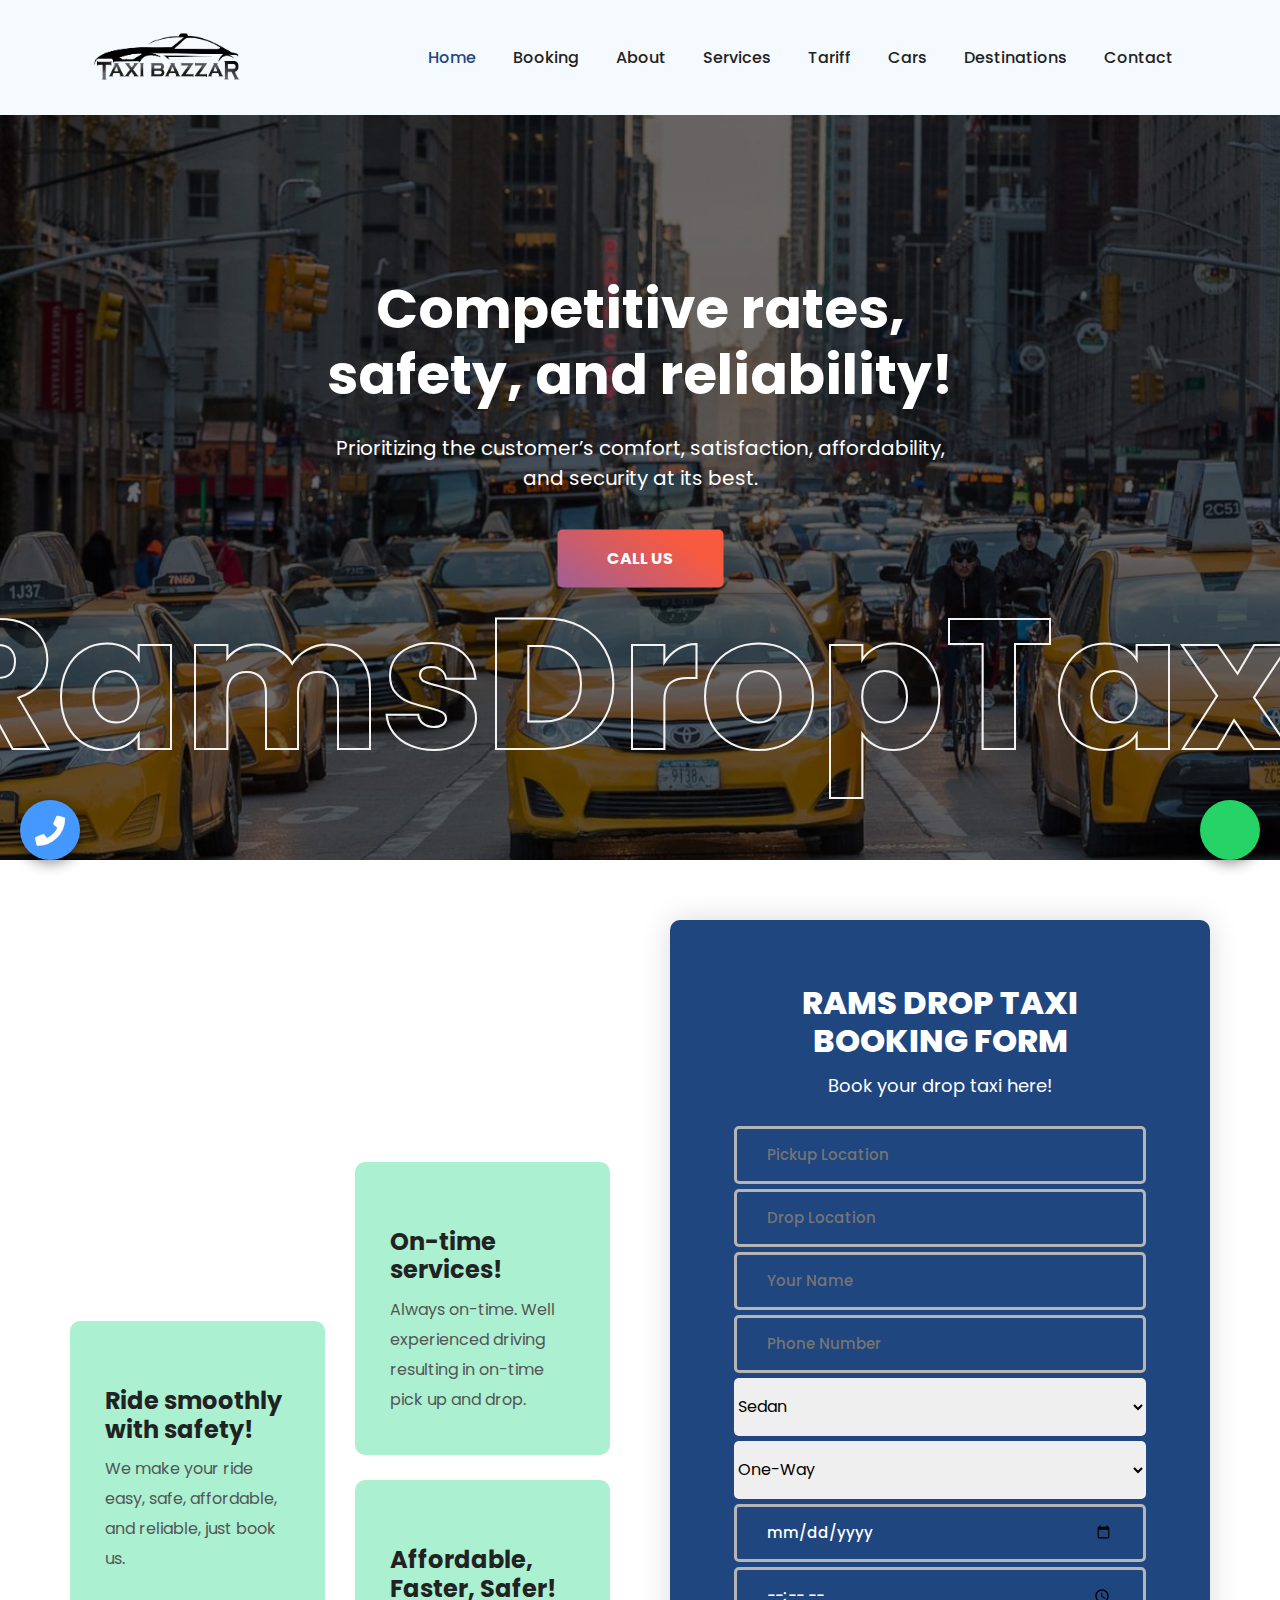
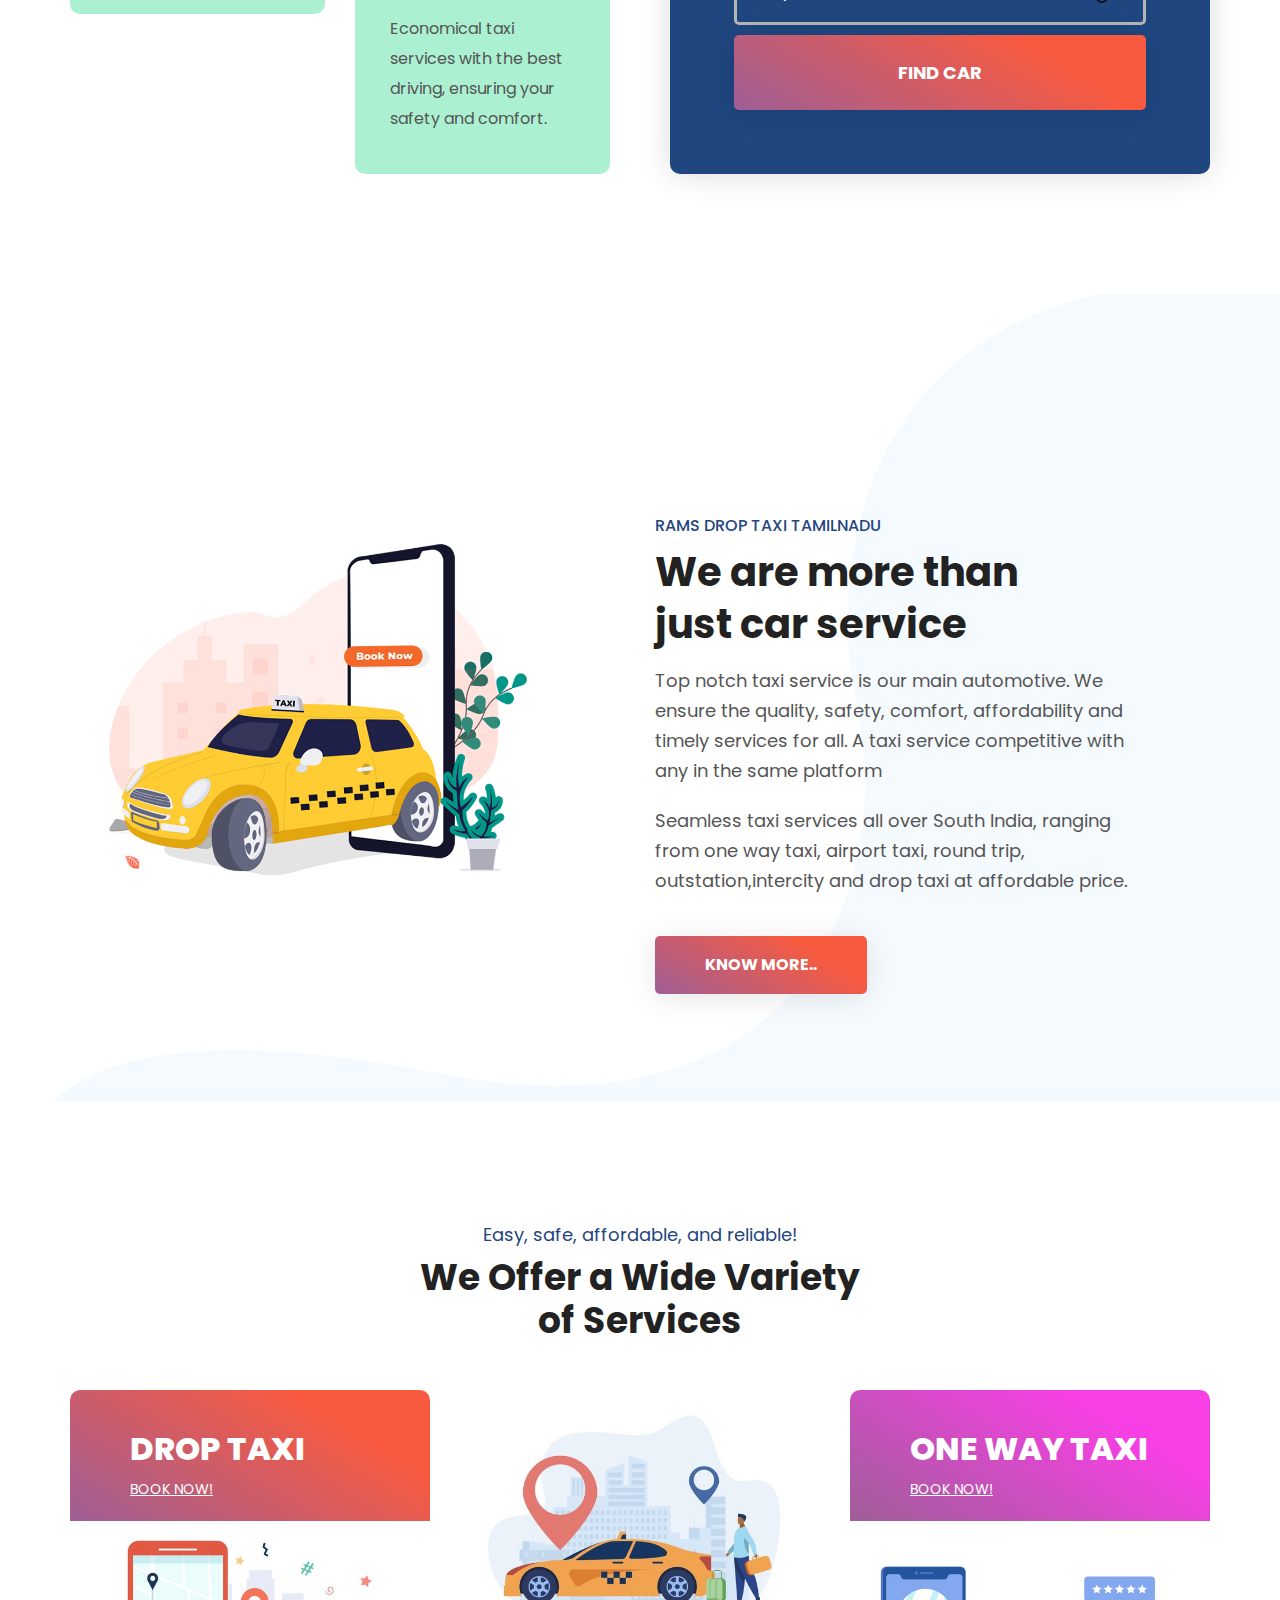
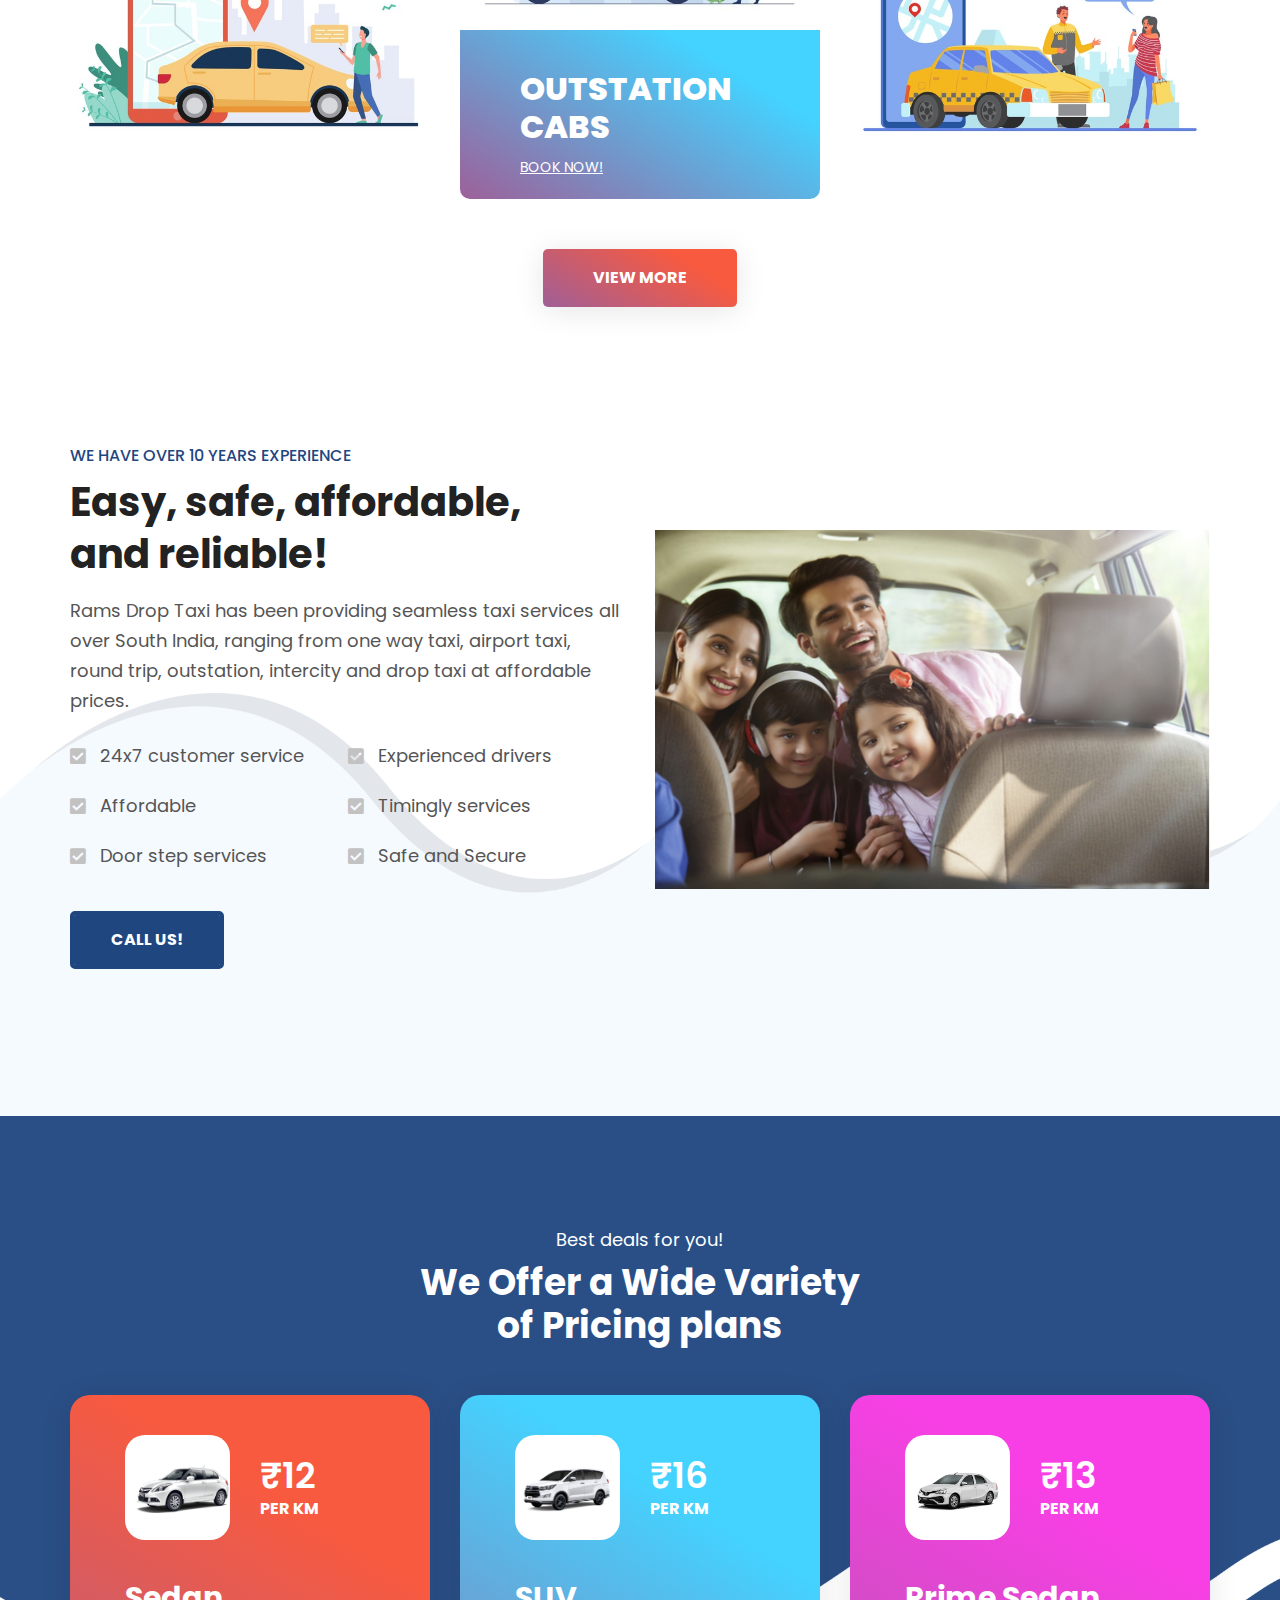
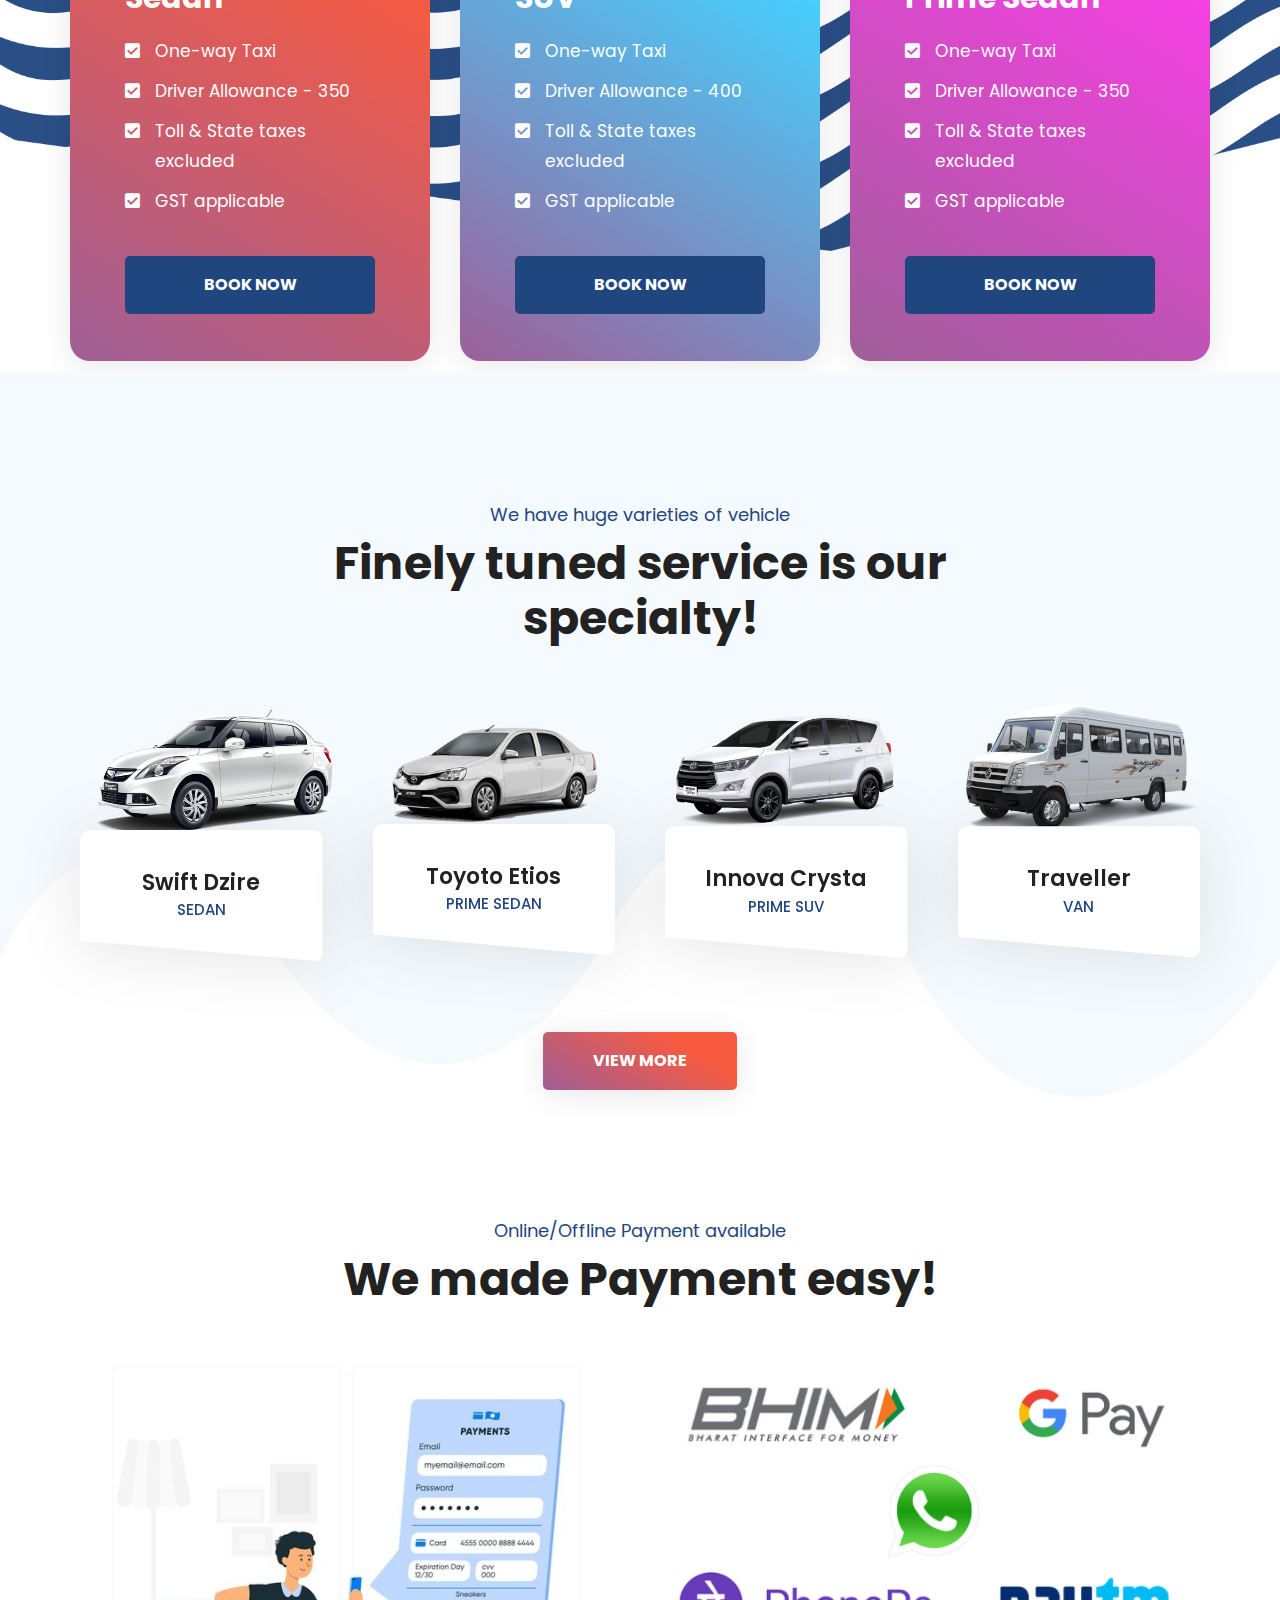
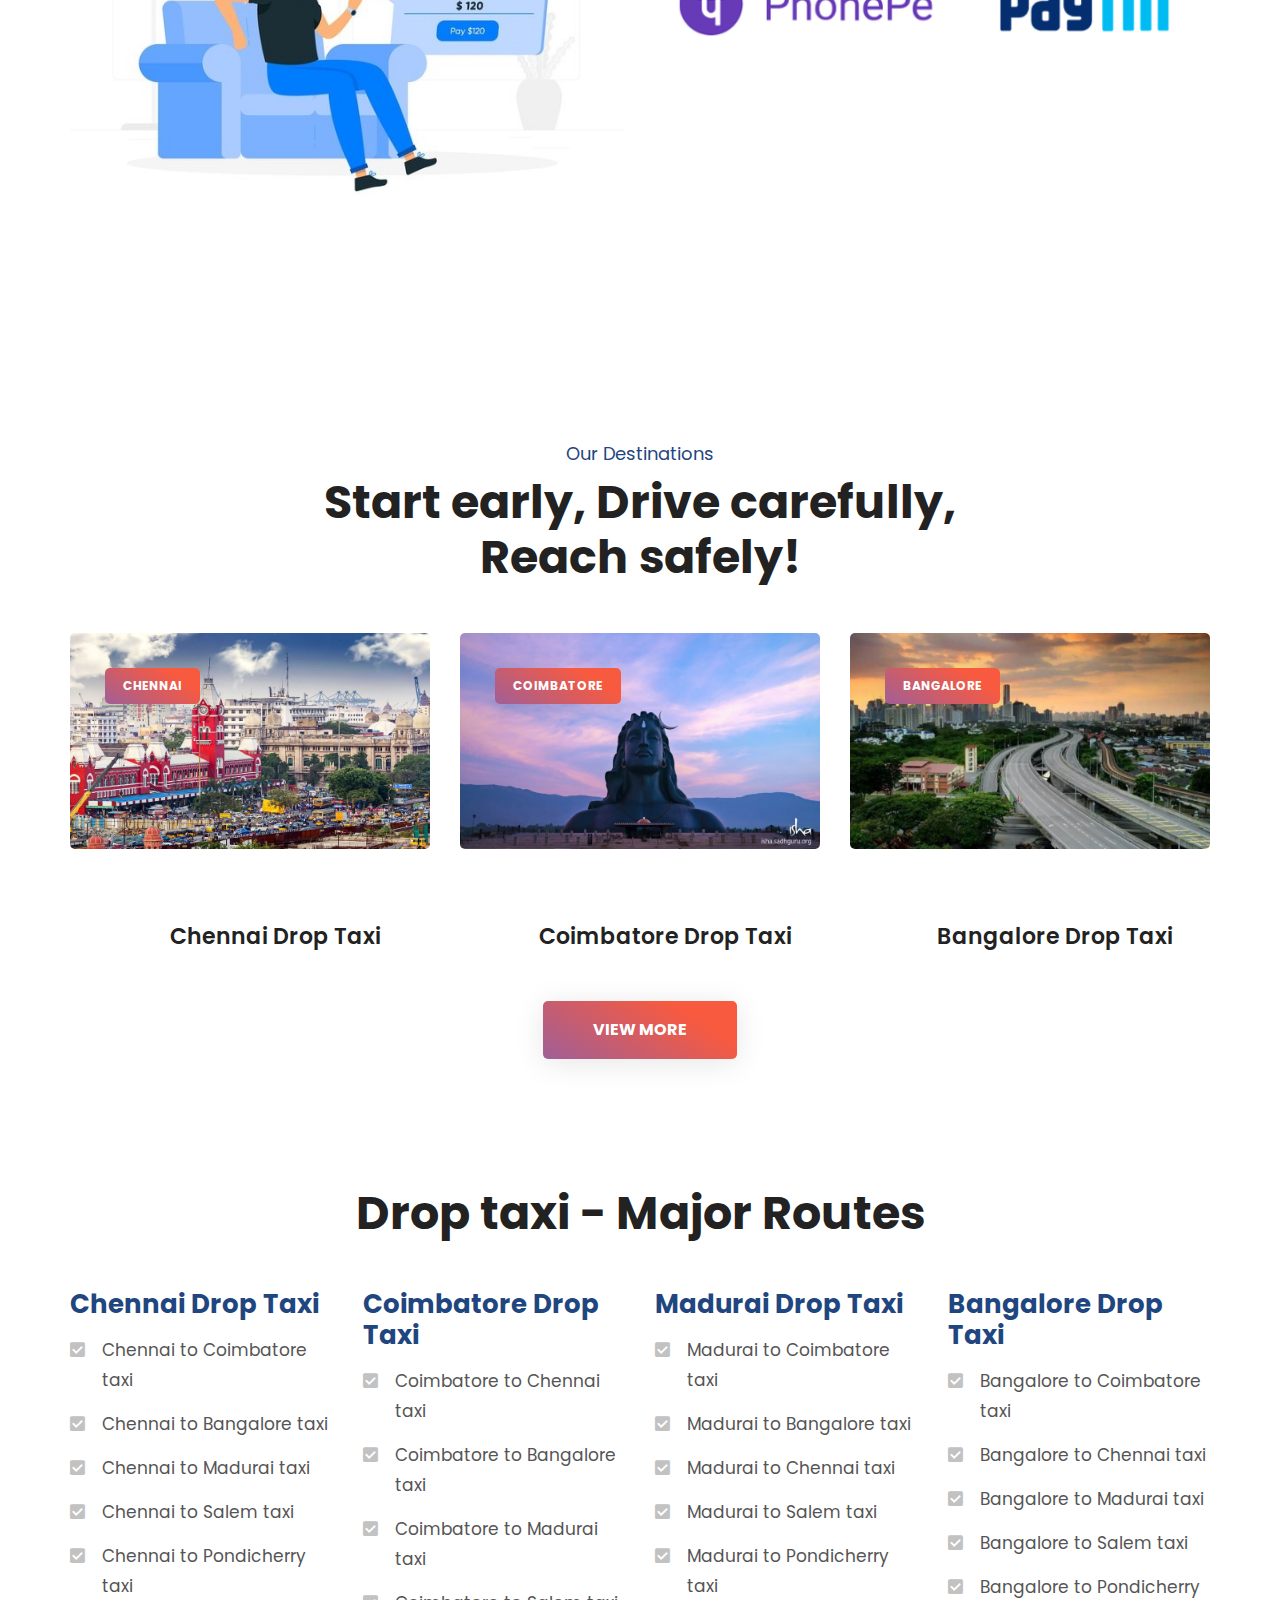
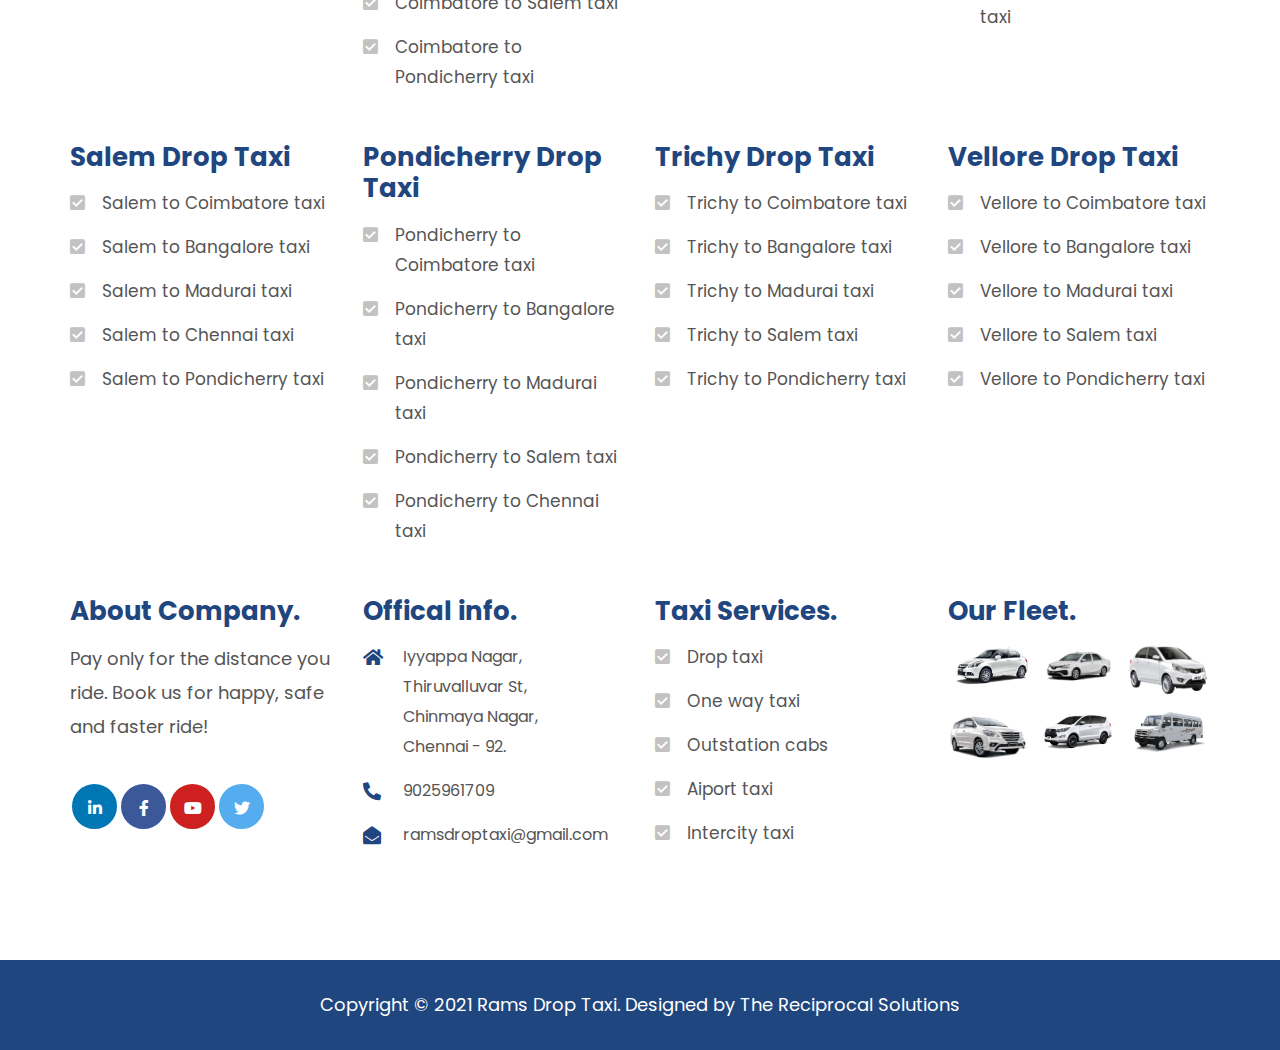
==== commit c75e3a2c: "commit" ====
--- a/index.html
+++ b/index.html
@@ -7,7 +7,7 @@
     <meta name="description"
         content="Rams Drop Taxi has been providing seamless taxi services all over South India, ranging from one way taxi, airport taxi, round trip, outstation, intercity and drop taxi at affordable prices" />
     <meta name="keywords"
-        content="Rams Drop Taxi, taxibazzar, drop taxi, one way taxi, outstation cabs, chennai drop taxi, chennai one way taxi, chennai outstation cabs, one way drop taxi, one way call taxi, Coimbatore drop taxi, Coimbatore one way taxi, Coimbatore outstation cabs, Bangalore drop taxi, Bangalore one way taxi, Bangalore outstation cabs, Madurai drop taxi, Madurai one way taxi, Madurai outstation cabs, Call taxi, Taxi service, cab booking, chennai taxi, drop taxi near me, airport taxi, chennai airport taxi, outstation cbas near me, one way taxi near me, airport taxi near me " />
+        content="Rams Drop Taxi, RamsDropTaxi, drop taxi, one way taxi, outstation cabs, chennai drop taxi, chennai one way taxi, chennai outstation cabs, one way drop taxi, one way call taxi, Coimbatore drop taxi, Coimbatore one way taxi, Coimbatore outstation cabs, Bangalore drop taxi, Bangalore one way taxi, Bangalore outstation cabs, Madurai drop taxi, Madurai one way taxi, Madurai outstation cabs, Call taxi, Taxi service, cab booking, chennai taxi, drop taxi near me, airport taxi, chennai airport taxi, outstation cbas near me, one way taxi near me, airport taxi near me " />
     <link rel="icon" href="assets/images/favicon.png" sizes="35x35" type="image/png">
     <title>Rams Drop Taxi - Drop taxi One way taxi Outstation taxi in Tamilnadu</title>
 
@@ -150,7 +150,7 @@
                             <div class="feat-bg w-100" style="background-image: url(temp/i6.jpg)"></div>
                             <div class="bg-overlay"></div>
                             <div class="feat-cap position-absolute">
-                                <i class="position-absolute stroke-text">TaxiBazzar</i>
+                                <i class="position-absolute stroke-text">RamsDropTaxi</i>
                                 <h2 class="mb-0">Competitive rates, safety, and reliability!</h2>
                                 <p class="mb-0">Prioritizing the customer’s comfort, satisfaction, affordability, and security at its best.</p>
                                 <a class="thm-btn grad-bg1 brd-rd5 d-inline-block overflow-hidden position-relative text-center"
@@ -161,7 +161,7 @@
                             <div class="feat-bg w-100 " style="background-image: url(temp/i8.jpg)"></div>
                             <div class="bg-overlay"></div>
                             <div class="feat-cap position-absolute">
-                                <i class="position-absolute stroke-text">TaxiBazzar</i>
+                                <i class="position-absolute stroke-text">RamsDropTaxi</i>
                                 <h2 class="mb-0">Competitive rates, safety, and reliability!</h2>
                                 <p class="mb-0">Prioritizing the customer’s comfort, satisfaction, affordability, and security at its best.</p>
                                 <a class="thm-btn grad-bg1 brd-rd5 d-inline-block overflow-hidden position-relative text-center"
@@ -903,7 +903,7 @@
 
                                                 title="">9025961709</a></li>
                                         <li><i class="fas fa-envelope-open text-color1"></i><a
-                                                href="mailto:taxibazzaroffical@gmail.com" title="">taxibazzaroffical@gmail.com</a><br>
+                                                href="mailto:ramsdroptaxi@gmail.com" title="">ramsdroptaxi@gmail.com</a><br>
                                     </ul>
                                 </div>
                             </div>
